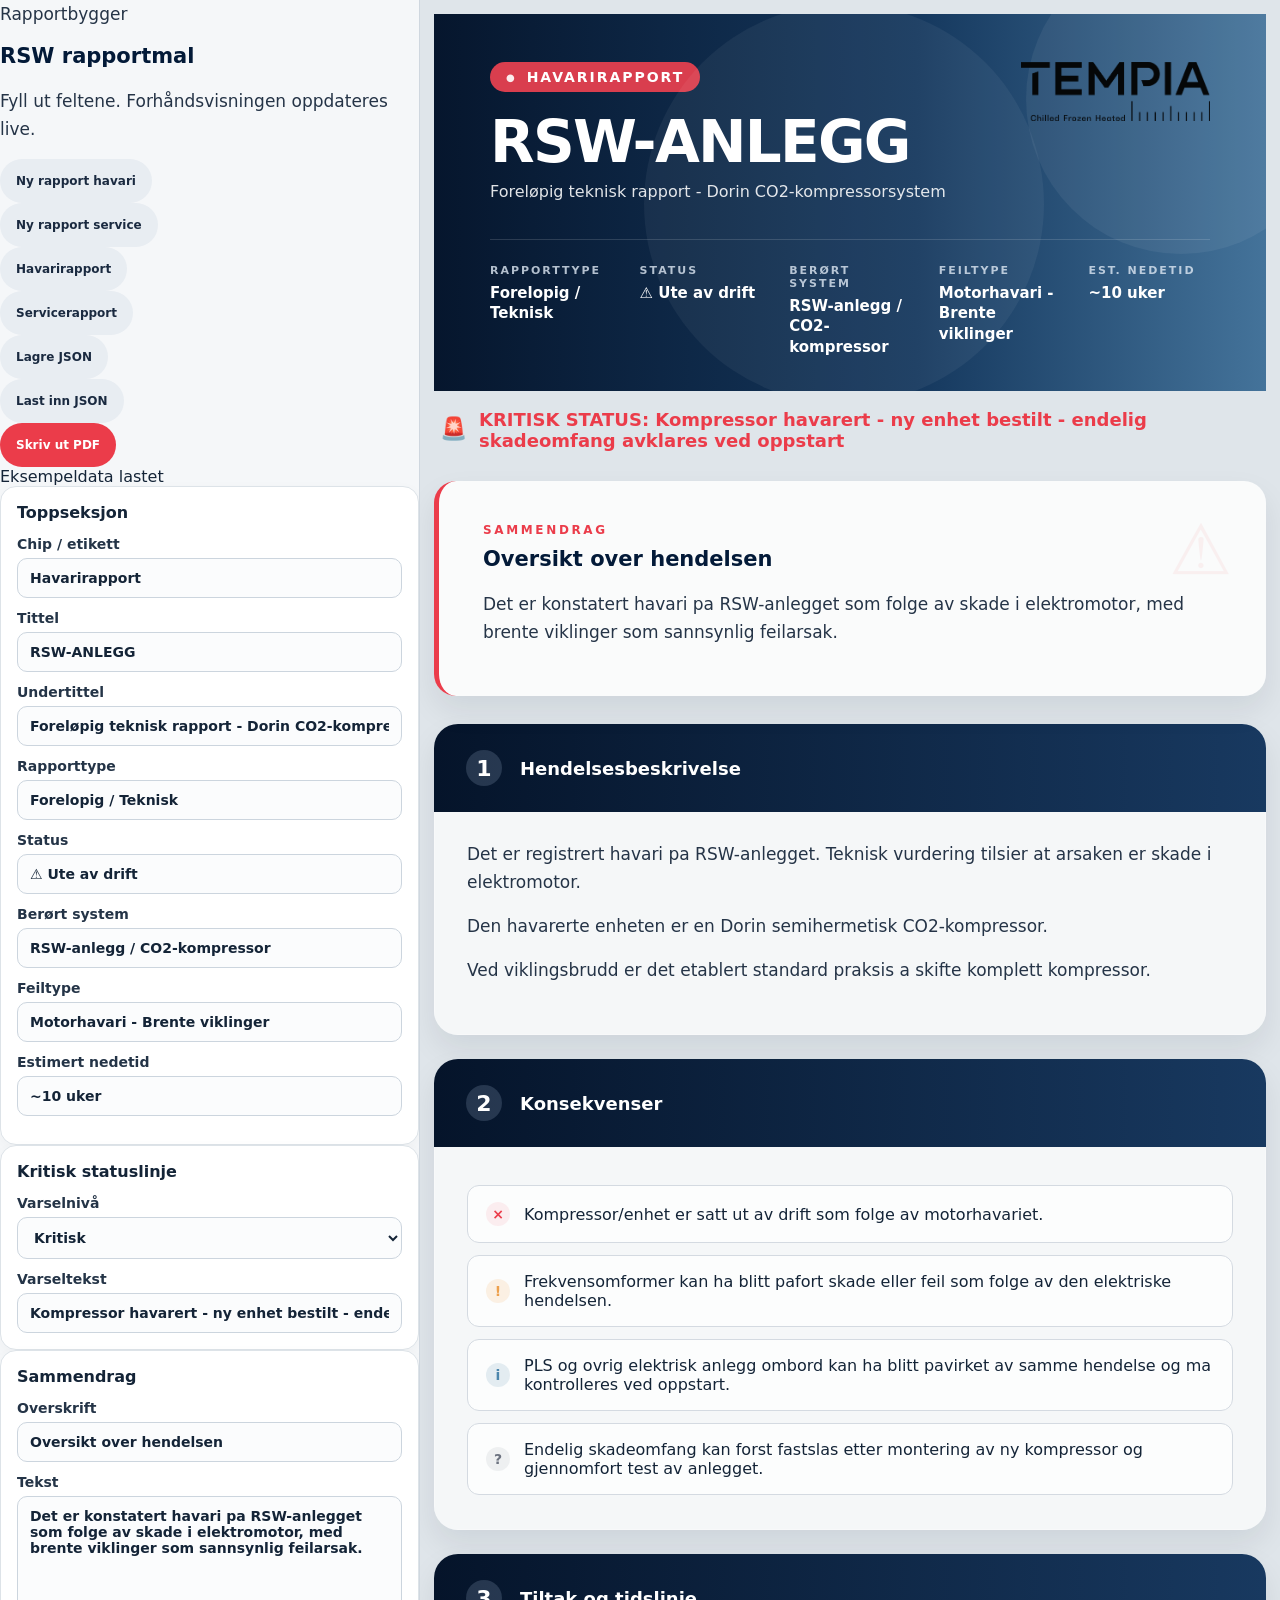
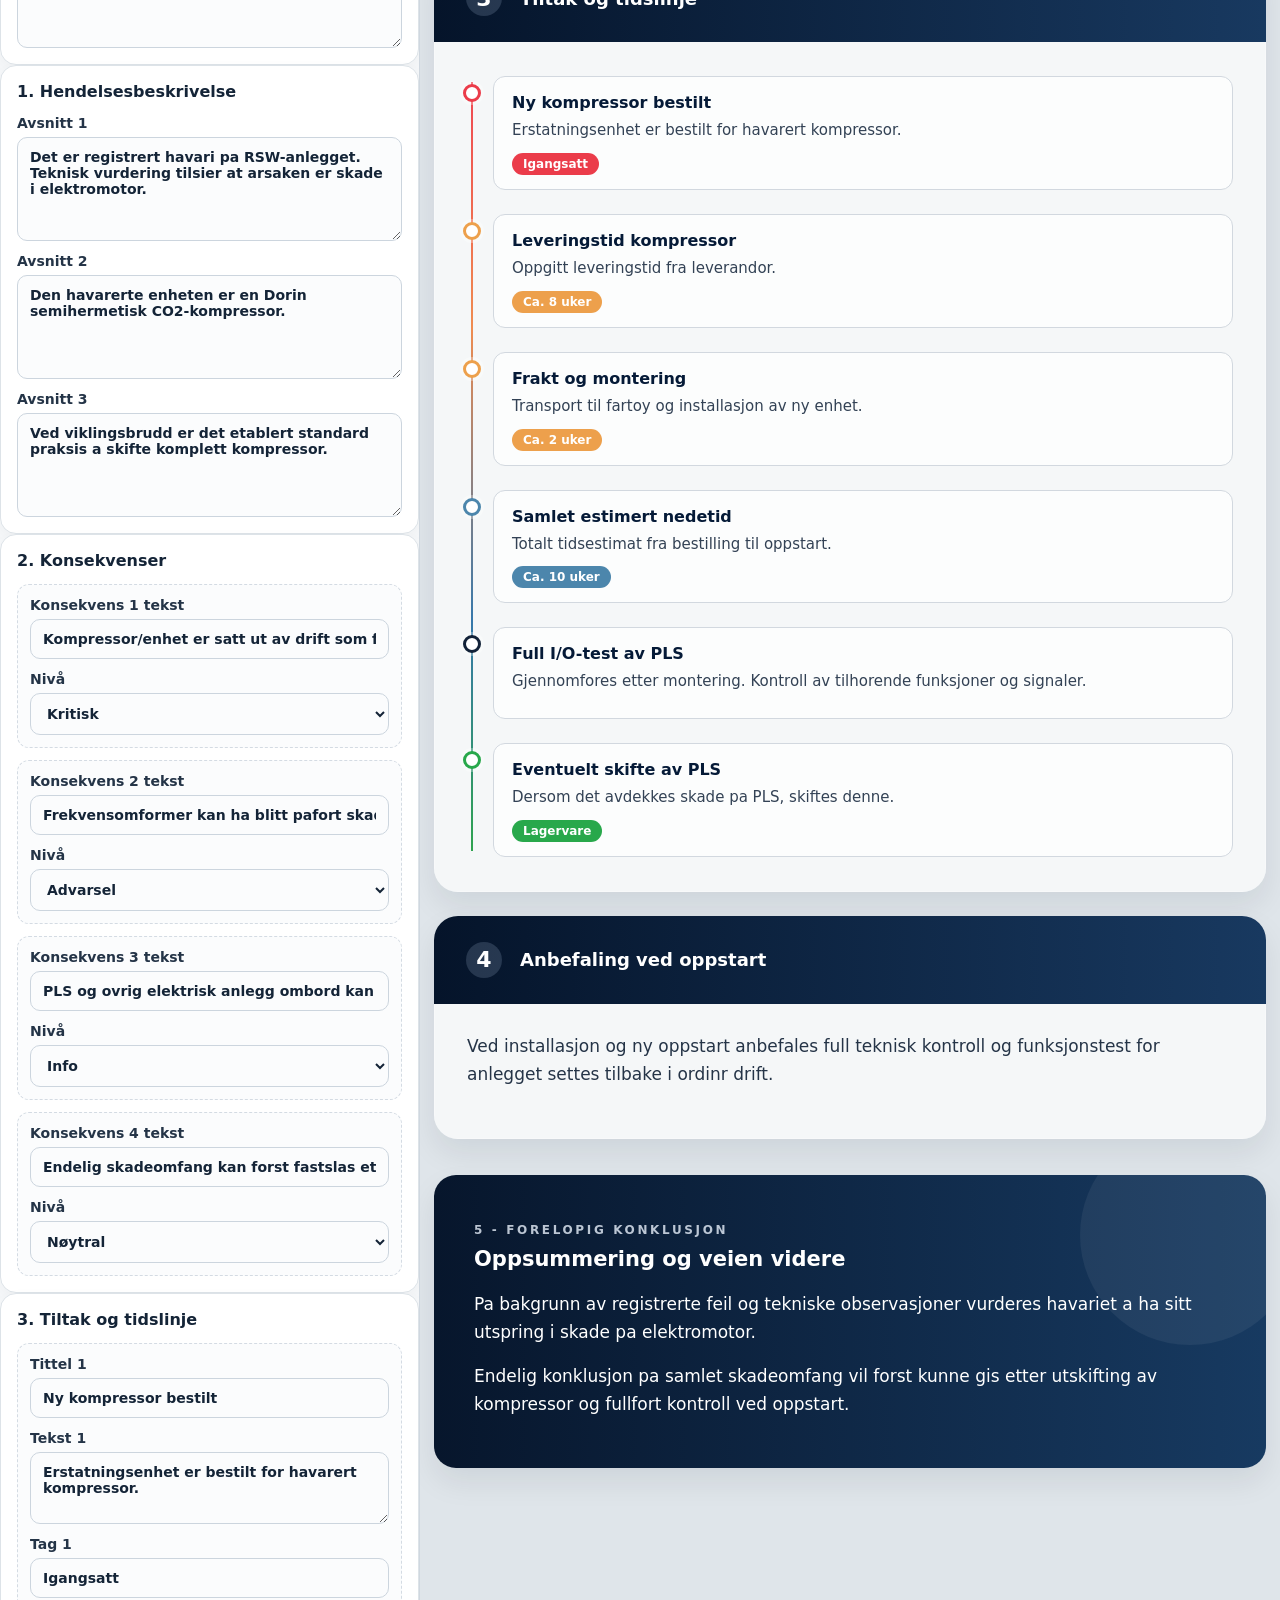
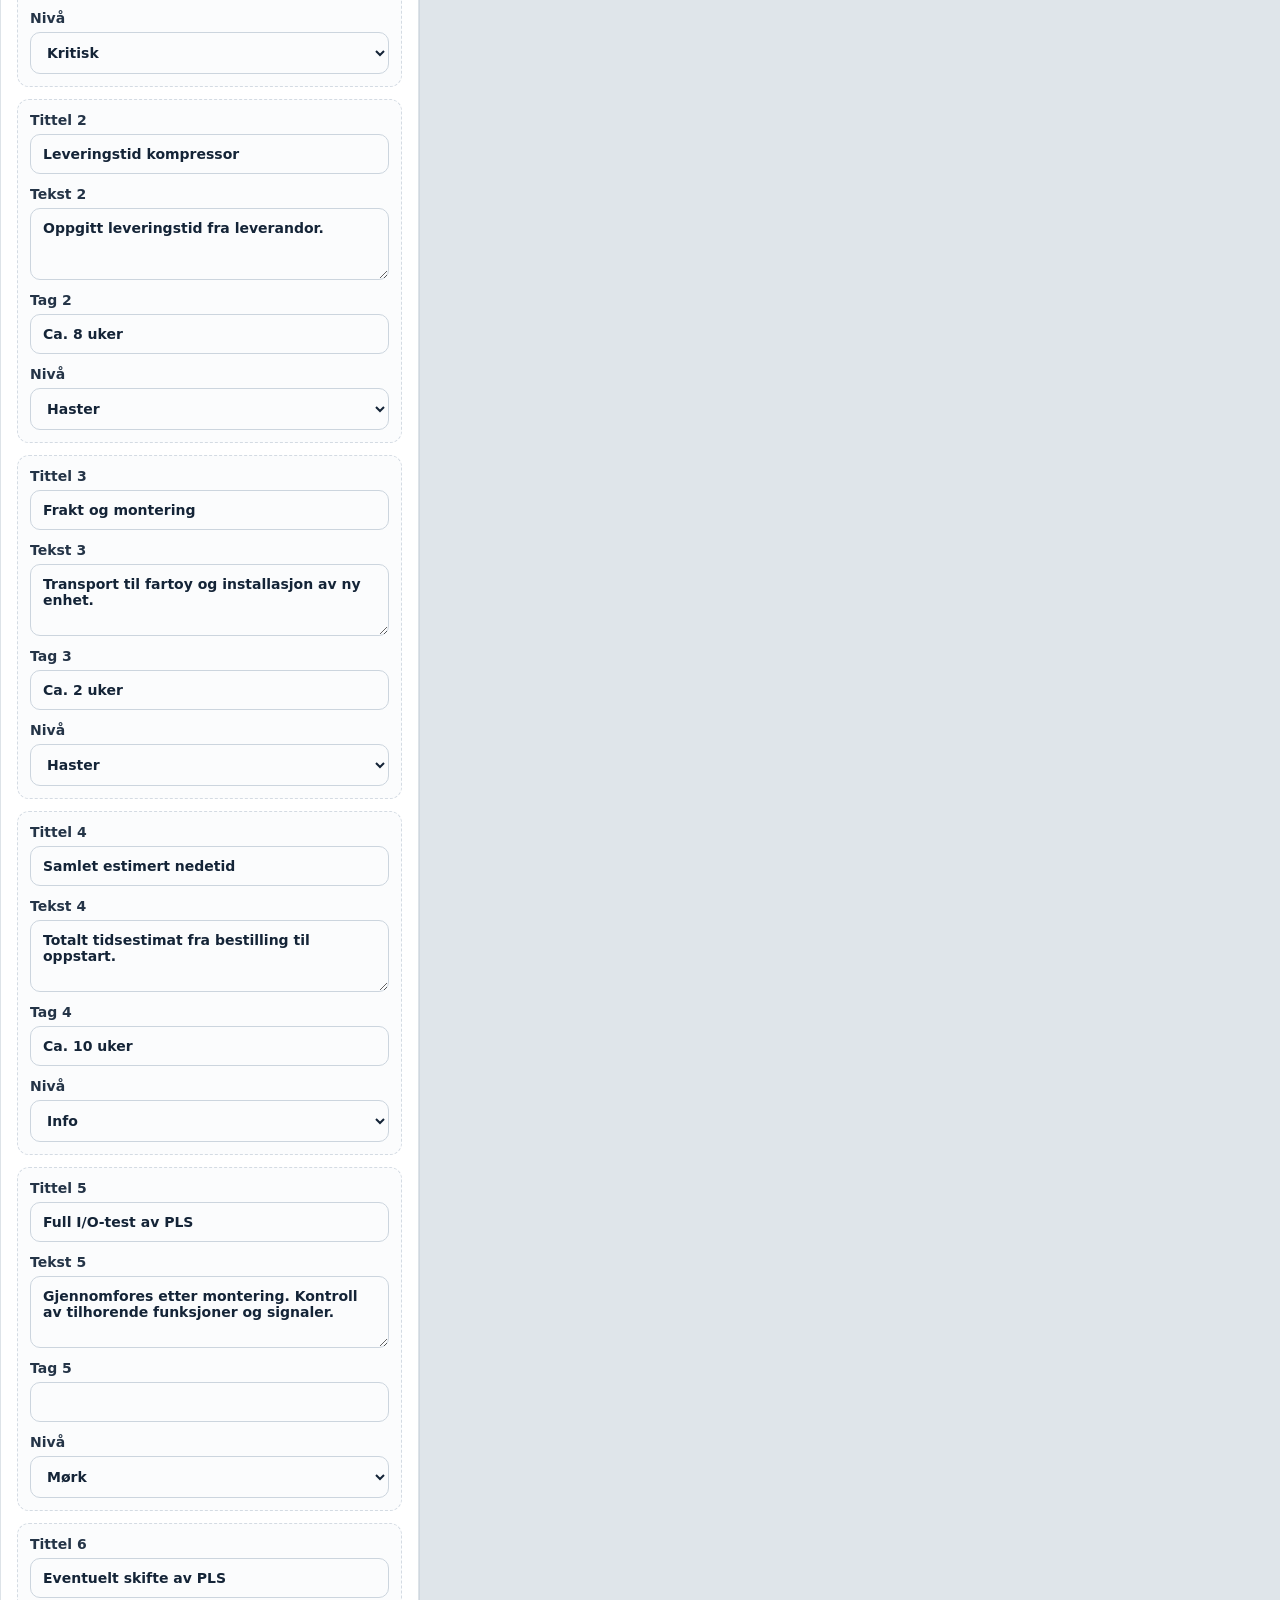
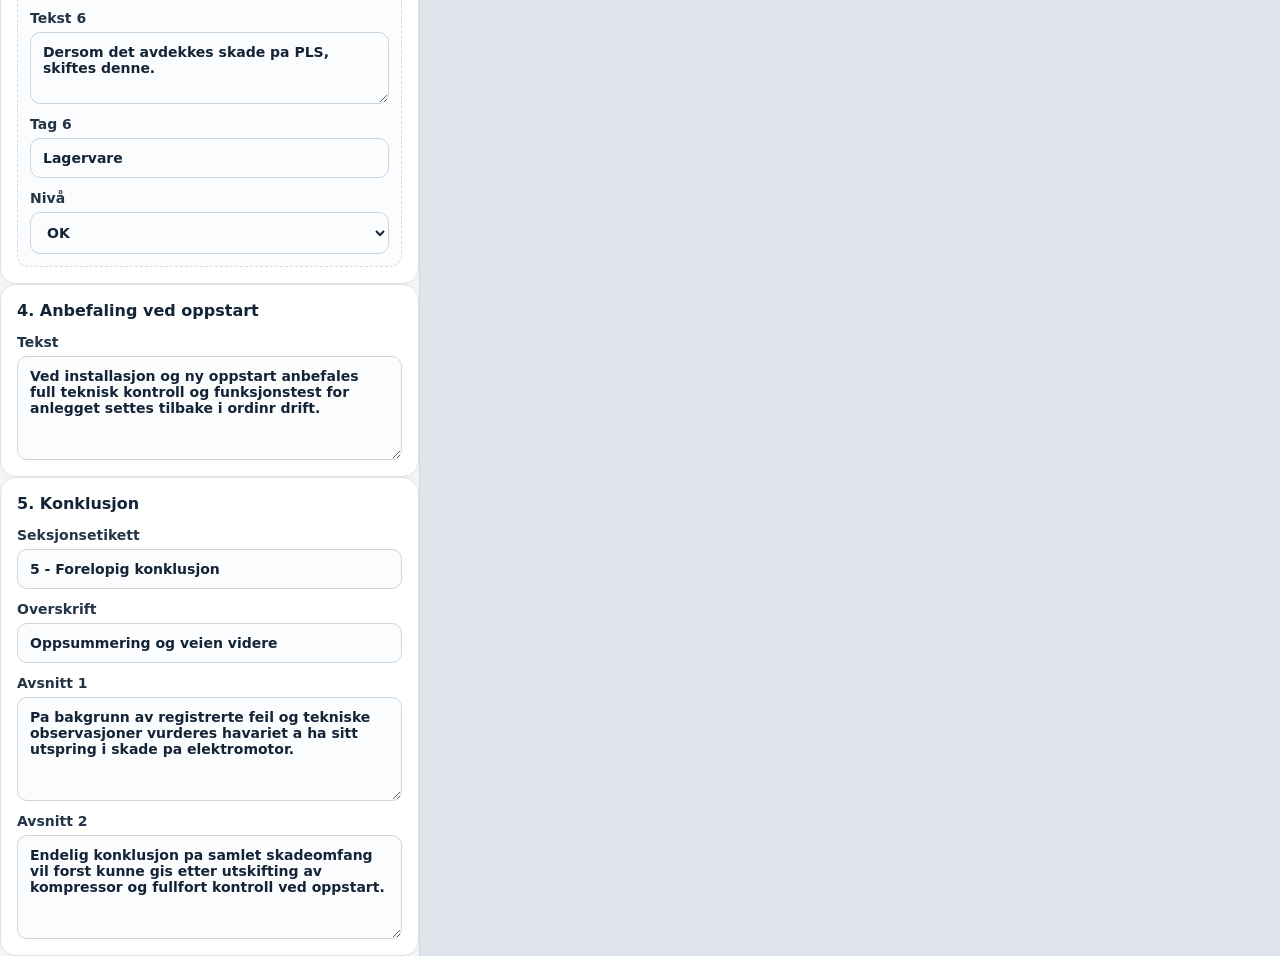
==== index.html @ dece04fe "Add files via upload" ====
<!DOCTYPE html>
<html lang="no">
<head>
  <meta charset="UTF-8" />
  <meta name="viewport" content="width=device-width, initial-scale=1.0, viewport-fit=cover" />
  <meta name="description" content="RSW Rapport App – lokal HTML-app for tekniske havari- og servicerapporter med live forhåndsvisning og PDF-utskrift." />
  <meta name="robots" content="noindex, nofollow" />
  <title>RSW Rapport App</title>
  <link rel="stylesheet" href="css/style.css" />
</head>
<body>
  <div class="app-shell">
    <aside class="editor-panel no-print">
      <div class="editor-header">
        <div>
          <p class="editor-kicker">Rapportbygger</p>
          <h2>RSW rapportmal</h2>
          <p class="editor-subtitle">Fyll ut feltene. Forhåndsvisningen oppdateres live.</p>
        </div>
        <div class="action-bar">
          <button id="newReportBtn" type="button" class="btn btn-secondary">Ny rapport havari</button>
          <button id="loadServiceReportBtn" type="button" class="btn btn-secondary">Ny rapport service</button>
          <button id="loadExampleBtn" type="button" class="btn btn-secondary">Havarirapport</button>
          <button id="loadServiceExampleBtn" type="button" class="btn btn-secondary">Servicerapport</button>
          <button id="saveJsonBtn" type="button" class="btn btn-secondary">Lagre JSON</button>
          <button id="loadJsonBtn" type="button" class="btn btn-secondary">Last inn JSON</button>
          <button id="printBtn" type="button" class="btn btn-primary">Skriv ut PDF</button>
          <input id="jsonFileInput" type="file" accept="application/json,.json" hidden />
        </div>
      </div>

      <div id="saveStatus" class="save-status">Klar</div>

      <div class="form-scroll">
        <form id="reportForm">
          <section class="form-section">
            <h3>Toppseksjon</h3>
            <label>Chip / etikett<input type="text" name="reportChip" placeholder="Havarirapport" /></label>
            <label>Tittel<input type="text" name="title" placeholder="RSW-ANLEGG" /></label>
            <label>Undertittel<input type="text" name="subtitle" placeholder="Foreløpig teknisk rapport — Dorin CO2-kompressorsystem" /></label>
            <label>Rapporttype<input type="text" name="reportType" placeholder="Foreløpig / Teknisk" /></label>
            <label>Status<input type="text" name="systemStatus" placeholder="⚠ Ute av drift" /></label>
            <label>Berørt system<input type="text" name="affectedSystem" placeholder="RSW-anlegg / CO2-kompressor" /></label>
            <label>Feiltype<input type="text" name="faultType" placeholder="Motorhavari – Brente viklinger" /></label>
            <label>Estimert nedetid<input type="text" name="downtime" placeholder="~10 uker" /></label>
            <input type="hidden" name="section1Title" value="Hendelsesbeskrivelse" />
            <input type="hidden" name="section2Title" value="Konsekvenser" />
            <input type="hidden" name="section3Title" value="Tiltak og tidslinje" />
            <input type="hidden" name="section4Title" value="Anbefaling ved oppstart" />
          </section>

          <section class="form-section">
            <h3>Kritisk statuslinje</h3>
            <label>Varselnivå
              <select name="criticalLevel">
                <option value="critical">Kritisk</option>
                <option value="urgent">Haster</option>
                <option value="info">Informasjon</option>
                <option value="resolved">Avklart</option>
              </select>
            </label>
            <label>Varseltekst<input type="text" name="criticalText" placeholder="Kompressor havarert — ny enhet bestilt — endelig skadeomfang avklares ved oppstart" /></label>
          </section>

          <section class="form-section">
            <h3>Sammendrag</h3>
            <label>Overskrift<input type="text" name="summaryTitle" placeholder="Oversikt over hendelsen" /></label>
            <label>Tekst<textarea name="summaryText" rows="8"></textarea></label>
          </section>

          <section class="form-section">
            <h3>1. Hendelsesbeskrivelse</h3>
            <label>Avsnitt 1<textarea name="eventP1" rows="5"></textarea></label>
            <label>Avsnitt 2<textarea name="eventP2" rows="5"></textarea></label>
            <label>Avsnitt 3<textarea name="eventP3" rows="5"></textarea></label>
          </section>

          <section class="form-section">
            <h3>2. Konsekvenser</h3>
            <div class="repeater-grid">
              <div class="impact-editor"><label>Konsekvens 1 tekst<input type="text" name="impact1Text" /></label><label>Nivå<select name="impact1Level"><option value="danger">Kritisk</option><option value="warning">Advarsel</option><option value="info">Info</option><option value="neutral">Nøytral</option><option value="success">OK</option></select></label></div>
              <div class="impact-editor"><label>Konsekvens 2 tekst<input type="text" name="impact2Text" /></label><label>Nivå<select name="impact2Level"><option value="danger">Kritisk</option><option value="warning">Advarsel</option><option value="info">Info</option><option value="neutral">Nøytral</option><option value="success">OK</option></select></label></div>
              <div class="impact-editor"><label>Konsekvens 3 tekst<input type="text" name="impact3Text" /></label><label>Nivå<select name="impact3Level"><option value="danger">Kritisk</option><option value="warning">Advarsel</option><option value="info">Info</option><option value="neutral">Nøytral</option><option value="success">OK</option></select></label></div>
              <div class="impact-editor"><label>Konsekvens 4 tekst<input type="text" name="impact4Text" /></label><label>Nivå<select name="impact4Level"><option value="danger">Kritisk</option><option value="warning">Advarsel</option><option value="info">Info</option><option value="neutral">Nøytral</option><option value="success">OK</option></select></label></div>
            </div>
          </section>

          <section class="form-section">
            <h3>3. Tiltak og tidslinje</h3>
            <div class="timeline-editor-grid">
              <div class="timeline-editor-item"><label>Tittel 1<input type="text" name="timeline1Title" /></label><label>Tekst 1<textarea name="timeline1Text" rows="3"></textarea></label><label>Tag 1<input type="text" name="timeline1Tag" /></label><label>Nivå<select name="timeline1Level"><option value="critical">Kritisk</option><option value="urgent">Haster</option><option value="info">Info</option><option value="dark">Mørk</option><option value="success">OK</option></select></label></div>
              <div class="timeline-editor-item"><label>Tittel 2<input type="text" name="timeline2Title" /></label><label>Tekst 2<textarea name="timeline2Text" rows="3"></textarea></label><label>Tag 2<input type="text" name="timeline2Tag" /></label><label>Nivå<select name="timeline2Level"><option value="critical">Kritisk</option><option value="urgent">Haster</option><option value="info">Info</option><option value="dark">Mørk</option><option value="success">OK</option></select></label></div>
              <div class="timeline-editor-item"><label>Tittel 3<input type="text" name="timeline3Title" /></label><label>Tekst 3<textarea name="timeline3Text" rows="3"></textarea></label><label>Tag 3<input type="text" name="timeline3Tag" /></label><label>Nivå<select name="timeline3Level"><option value="critical">Kritisk</option><option value="urgent">Haster</option><option value="info">Info</option><option value="dark">Mørk</option><option value="success">OK</option></select></label></div>
              <div class="timeline-editor-item"><label>Tittel 4<input type="text" name="timeline4Title" /></label><label>Tekst 4<textarea name="timeline4Text" rows="3"></textarea></label><label>Tag 4<input type="text" name="timeline4Tag" /></label><label>Nivå<select name="timeline4Level"><option value="critical">Kritisk</option><option value="urgent">Haster</option><option value="info">Info</option><option value="dark">Mørk</option><option value="success">OK</option></select></label></div>
              <div class="timeline-editor-item"><label>Tittel 5<input type="text" name="timeline5Title" /></label><label>Tekst 5<textarea name="timeline5Text" rows="3"></textarea></label><label>Tag 5<input type="text" name="timeline5Tag" /></label><label>Nivå<select name="timeline5Level"><option value="critical">Kritisk</option><option value="urgent">Haster</option><option value="info">Info</option><option value="dark">Mørk</option><option value="success">OK</option></select></label></div>
              <div class="timeline-editor-item"><label>Tittel 6<input type="text" name="timeline6Title" /></label><label>Tekst 6<textarea name="timeline6Text" rows="3"></textarea></label><label>Tag 6<input type="text" name="timeline6Tag" /></label><label>Nivå<select name="timeline6Level"><option value="critical">Kritisk</option><option value="urgent">Haster</option><option value="info">Info</option><option value="dark">Mørk</option><option value="success">OK</option></select></label></div>
            </div>
          </section>

          <section class="form-section">
            <h3>4. Anbefaling ved oppstart</h3>
            <label>Tekst<textarea name="startupText" rows="5"></textarea></label>
          </section>

          <section class="form-section">
            <h3>5. Konklusjon</h3>
            <label>Seksjonsetikett<input type="text" name="conclusionEyebrow" placeholder="5 — Foreløpig konklusjon" /></label>
            <label>Overskrift<input type="text" name="conclusionTitle" placeholder="Oppsummering og veien videre" /></label>
            <label>Avsnitt 1<textarea name="conclusionP1" rows="5"></textarea></label>
            <label>Avsnitt 2<textarea name="conclusionP2" rows="5"></textarea></label>
          </section>
        </form>
      </div>
    </aside>

    <main class="preview-panel">
      <div class="page">
        <section class="hero">
          <div id="previewChip" class="chip"></div>
          <h1 id="previewTitle"></h1>
          <p id="previewSubtitle" class="subtitle"></p>
          <div class="meta-grid">
            <div><div class="meta-label">Rapporttype</div><div id="previewReportType" class="meta-value"></div></div>
            <div><div class="meta-label">Status</div><div id="previewSystemStatus" class="meta-value"></div></div>
            <div><div class="meta-label">Berørt system</div><div id="previewAffectedSystem" class="meta-value"></div></div>
            <div><div class="meta-label">Feiltype</div><div id="previewFaultType" class="meta-value"></div></div>
            <div><div class="meta-label">Est. nedetid</div><div id="previewDowntime" class="meta-value"></div></div>
          </div>
          <img src="Logo_filer/Tempia hovedlogo sh.png" alt="Tempia Logo" class="hero-logo">
        </section>

        <div id="criticalInline" class="critical-inline"><span id="criticalIcon" class="icon"></span><span id="criticalText"></span></div>

        <section class="summary-card"><div class="eyebrow">Sammendrag</div><h2 id="summaryTitle"></h2><p id="summaryText"></p></section>
        <section class="section"><div class="section-head"><div class="section-number">1</div><div class="section-title" id="section1Title">Hendelsesbeskrivelse</div></div><div class="section-body"><p id="eventP1"></p><p id="eventP2"></p><p id="eventP3"></p></div></section>
        <section class="section"><div class="section-head"><div class="section-number">2</div><div class="section-title" id="section2Title">Konsekvenser</div></div><div class="section-body"><div id="impactList" class="impact-list"></div></div></section>
        <section class="section"><div class="section-head"><div class="section-number">3</div><div class="section-title" id="section3Title">Tiltak og tidslinje</div></div><div class="section-body"><div id="timelineWrap" class="timeline-wrap"></div></div></section>
        <section class="section"><div class="section-head"><div class="section-number">4</div><div class="section-title" id="section4Title">Anbefaling ved oppstart</div></div><div class="startup-card"><p id="startupText"></p></div></section>
        <section class="conclusion"><div id="conclusionEyebrow" class="eyebrow"></div><h2 id="conclusionTitle"></h2><p id="conclusionP1"></p><p id="conclusionP2"></p></section>
      </div>
    </main>
  </div>

  <script src="js/app.js"></script>
</body>
</html>
---- css/style.css ----
:root {
  --bg: #dfe5ea;
  --panel: #f7f8fa;
  --navy-1: #06162d;
  --navy-2: #15385e;
  --navy-3: #274d76;
  --card: rgba(255, 255, 255, 0.78);
  --text: #142437;
  --muted: #667487;
  --line: #d5dbe2;
  --danger: #eb3c4a;
  --warning: #eda04c;
  --info: #4c86ac;
  --success: #28a84b;
  --dark: #122238;
  --white: #ffffff;
  --shadow: 0 14px 30px rgba(10, 23, 42, 0.08);
  --radius-xl: 24px;
  --radius-lg: 18px;
  --radius-md: 12px;
}

* { box-sizing: border-box; }

html, body {
  margin: 0;
  padding: 0;
  background: var(--bg);
  color: var(--text);
  font-family: Inter, ui-sans-serif, system-ui, -apple-system, BlinkMacSystemFont, "Segoe UI", Roboto, Arial, sans-serif;
}

body { min-height: 100vh; }

button, input, textarea, select {
  font: inherit;
}

.app-shell {
  display: grid;
  grid-template-columns: 420px 1fr;
  min-height: 100vh;
}

.editor-panel {
  background: #f5f7f9;
  border-right: 1px solid #cfd7df;
  overflow: auto;
}

.panel-inner {
  padding: 24px;
}

.panel-header h2 {
  margin: 0 0 6px;
  font-size: 28px;
}

.panel-header p {
  margin: 0;
  color: var(--muted);
}

.panel-kicker {
  margin: 0 0 8px;
  color: var(--danger);
  font-size: 12px;
  font-weight: 800;
  letter-spacing: 0.2em;
  text-transform: uppercase;
}

.toolbar {
  display: flex;
  flex-wrap: wrap;
  gap: 10px;
  margin: 20px 0 22px;
}

.btn {
  border: 0;
  border-radius: 700px;
  padding: 11px 16px;
  font-size: 12px;
  font-weight: 800;
  cursor: pointer;
  min-height: 44px;
  display: flex;
  align-items: center;
  justify-content: center;
  transition: background-color 0.2s ease;
}

.btn:active {
  opacity: 0.85;
}

.btn-primary {
  background: var(--danger);
  color: #fff;
}

.btn-primary:hover {
  background: #d6364a;
}

.btn-secondary {
  background: #e8edf2;
  color: #1a2a40;
}

.btn-secondary:hover {
  background: #dce3eb;
}

.form-grid {
  display: grid;
  gap: 16px;
}

.form-section {
  background: #fff;
  border: 1px solid #dde3e8;
  border-radius: 16px;
  padding: 16px;
  box-shadow: 0 4px 14px rgba(10, 23, 42, 0.03);
}

.form-section h3 {
  margin: 0 0 14px;
  font-size: 16px;
}

label {
  display: grid;
  gap: 6px;
  margin-bottom: 12px;
  font-size: 14px;
  font-weight: 600;
  color: #243447;
}

label:last-child { margin-bottom: 0; }

input, textarea, select {
  width: 100%;
  border: 1px solid #ccd5de;
  border-radius: 10px;
  padding: 11px 12px;
  background: #fbfcfd;
  color: var(--text);
}

textarea {
  resize: vertical;
}

.repeater-grid,
.timeline-editor-grid {
  display: grid;
  gap: 12px;
}

.impact-editor,
.timeline-editor-item {
  border: 1px dashed #d4dbe3;
  border-radius: 12px;
  padding: 12px;
  background: #fbfcfd;
}

.preview-panel {
  overflow: auto;
  padding: 14px;
}

.page {
  width: min(1080px, 100%);
  margin: 0 auto 32px;
}

.hero {
  position: relative;
  overflow: hidden;
  padding: 48px 56px 34px;
  background: linear-gradient(90deg, var(--navy-1) 0%, var(--navy-2) 58%, #44739a 100%);
  color: var(--white);
  min-height: 320px;
  border-radius: 0 0 0 0;
}

.hero::before,
.hero::after {
  content: "";
  position: absolute;
  border-radius: 50%;
  pointer-events: none;
}

.hero::before {
  width: 400px;
  height: 400px;
  left: 210px;
  top: -10px;
  background: rgba(255,255,255,0.05);
}

.hero::after {
  width: 310px;
  height: 310px;
  right: -70px;
  top: -70px;
  background: rgba(255,255,255,0.06);
}

.hero-logo {
  position: absolute;
  top: 48px;
  right: 56px;
  width: 5cm;
  height: auto;
  z-index: 1;
}

.chip {
  display: inline-flex;
  align-items: center;
  gap: 10px;
  padding: 7px 16px;
  background: #d93e4e;
  border-radius: 999px;
  font-size: 14px;
  font-weight: 800;
  letter-spacing: 0.14em;
  text-transform: uppercase;
}

.chip::before {
  content: "●";
  font-size: 10px;
  opacity: 0.9;
}

h1 {
  margin: 22px 0 8px;
  font-size: clamp(42px, 5vw, 58px);
  line-height: 0.98;
  letter-spacing: -0.03em;
  font-weight: 900;
}

.subtitle {
  margin: 0;
  font-size: 16px;
  color: rgba(255,255,255,0.88);
}

.meta-grid {
  display: grid;
  grid-template-columns: repeat(5, minmax(0, 1fr));
  gap: 28px;
  margin-top: 34px;
  padding-top: 24px;
  border-top: 1px solid rgba(255,255,255,0.14);
  position: relative;
  z-index: 1;
}

.meta-label {
  font-size: 11px;
  font-weight: 800;
  letter-spacing: 0.18em;
  text-transform: uppercase;
  color: rgba(223, 233, 244, 0.8);
  margin-bottom: 6px;
}

.meta-value {
  font-size: 15px;
  font-weight: 700;
  line-height: 1.35;
}

.critical-inline {
  display: flex;
  align-items: center;
  gap: 12px;
  margin: 18px 0 30px;
  padding: 0 6px;
  font-size: 18px;
  font-weight: 800;
}

.critical-inline .icon {
  font-size: 22px;
  line-height: 1;
  transform: translateY(-1px);
}

.summary-card {
  position: relative;
  background: rgba(255,255,255,0.84);
  border-radius: 22px;
  padding: 42px 44px 34px;
  box-shadow: var(--shadow);
  border-left: 5px solid var(--danger);
  overflow: hidden;
  margin-bottom: 28px;
}

.summary-card::after {
  content: "⚠";
  position: absolute;
  right: 34px;
  top: 28px;
  font-size: 70px;
  opacity: 0.06;
  color: var(--danger);
  font-weight: 900;
}

.eyebrow {
  margin: 0 0 10px;
  color: var(--danger);
  font-size: 12px;
  font-weight: 800;
  letter-spacing: 0.22em;
  text-transform: uppercase;
}

h2 {
  margin: 0 0 18px;
  font-size: 21px;
  line-height: 1.2;
  color: #031a38;
}

p {
  margin: 0 0 16px;
  font-size: 17px;
  color: #253447;
  line-height: 1.65;
}

strong { font-weight: 800; }

.section {
  margin-top: 24px;
  border-radius: var(--radius-xl);
  overflow: hidden;
  box-shadow: var(--shadow);
}

.section-head {
  display: flex;
  align-items: center;
  gap: 18px;
  min-height: 88px;
  padding: 0 32px;
  color: var(--white);
  background: linear-gradient(90deg, #05142a 0%, #183960 100%);
}

.section-number {
  width: 36px;
  height: 36px;
  border-radius: 50%;
  display: grid;
  place-items: center;
  background: rgba(183, 204, 231, 0.18);
  color: var(--white);
  font-weight: 900;
  font-size: 22px;
  flex: 0 0 auto;
}

.section-title {
  font-size: 18px;
  font-weight: 800;
}

.section-body,
.startup-card {
  padding: 28px 32px 34px;
  background: rgba(255,255,255,0.7);
  border: 1px solid rgba(255,255,255,0.24);
  border-top: 0;
}

.impact-list {
  display: grid;
  gap: 12px;
  margin-top: 10px;
}

.impact-item {
  display: flex;
  align-items: center;
  gap: 14px;
  background: rgba(255,255,255,0.72);
  border: 1px solid #d4dae1;
  border-radius: 12px;
  padding: 16px 18px;
  font-size: 16px;
}

.impact-dot {
  width: 24px;
  height: 24px;
  flex: 0 0 auto;
  border-radius: 50%;
  display: grid;
  place-items: center;
  font-size: 14px;
  font-weight: 900;
  background: #f4f4f4;
}

.danger { color: var(--danger); background: rgba(235, 60, 74, 0.08); }
.warning { color: var(--warning); background: rgba(237, 160, 76, 0.14); }
.info { color: var(--info); background: rgba(76, 134, 172, 0.14); }
.neutral { color: #6c7380; background: rgba(120, 126, 136, 0.10); }
.success { color: var(--success); background: rgba(40, 168, 75, 0.12); }

.timeline-wrap {
  position: relative;
  padding-left: 26px;
  margin-top: 6px;
}

.timeline-wrap::before {
  content: "";
  position: absolute;
  left: 4px;
  top: 6px;
  bottom: 6px;
  width: 2px;
  background: linear-gradient(180deg, #ef4652 0%, #ef8c51 32%, #3778ab 70%, #2fa34f 100%);
}

.timeline-item {
  position: relative;
  margin-bottom: 24px;
}

.timeline-item:last-child { margin-bottom: 0; }

.timeline-marker {
  position: absolute;
  left: -30px;
  top: 8px;
  width: 18px;
  height: 18px;
  border-radius: 50%;
  border: 3px solid currentColor;
  background: var(--white);
  box-shadow: 0 0 0 3px rgba(255,255,255,0.3);
}

.timeline-card {
  background: rgba(255,255,255,0.72);
  border: 1px solid #d2d8df;
  border-radius: 12px;
  padding: 16px 18px 14px;
}

.timeline-title {
  font-size: 16px;
  font-weight: 800;
  margin-bottom: 6px;
  color: #051a37;
}

.timeline-text {
  margin: 0 0 10px;
  font-size: 15px;
  color: #334255;
}

.tag {
  display: inline-flex;
  padding: 5px 11px;
  border-radius: 999px;
  color: #fff;
  font-size: 12px;
  font-weight: 800;
  line-height: 1;
}

.tag.red { background: var(--danger); }
.tag.orange { background: var(--warning); }
.tag.blue { background: var(--info); }
.tag.dark { background: var(--dark); }
.tag.green { background: var(--success); }

.tone-red { color: var(--danger); }
.tone-orange { color: var(--warning); }
.tone-blue { color: var(--info); }
.tone-dark { color: var(--dark); }
.tone-green { color: var(--success); }

.conclusion {
  position: relative;
  overflow: hidden;
  margin: 36px auto 0;
  padding: 48px 40px 34px;
  border-radius: 22px;
  background: linear-gradient(90deg, #07162c 0%, #173a61 100%);
  color: var(--white);
  box-shadow: var(--shadow);
}

.conclusion::after {
  content: "";
  position: absolute;
  right: -34px;
  top: -50px;
  width: 220px;
  height: 220px;
  border-radius: 50%;
  background: rgba(255,255,255,0.06);
}

.conclusion .eyebrow,
.conclusion h2,
.conclusion p {
  position: relative;
  z-index: 1;
  color: #fff;
}

.conclusion .eyebrow {
  color: rgba(227, 236, 247, 0.82);
}

.level-critical { color: var(--danger); }
.level-urgent { color: var(--warning); }
.level-info { color: var(--info); }
.level-resolved { color: var(--success); }

.hidden { display: none !important; }

@media (max-width: 1200px) {
  .app-shell { grid-template-columns: 1fr; }
  .editor-panel { max-height: none; border-right: 0; border-bottom: 1px solid #cfd7df; }
}

@media (max-width: 900px) {
  .page { width: min(100%, 100%); }
  .hero { padding: 34px 24px 28px; min-height: auto; }
  .meta-grid { grid-template-columns: 1fr 1fr; gap: 18px; }
  .summary-card,
  .section-body,
  .startup-card,
  .conclusion { padding-left: 22px; padding-right: 22px; }
}

@media (max-width: 768px) {
  .toolbar { flex-wrap: wrap; }
  .btn { font-size: 13px; padding: 13px 14px; min-height: 48px; width: 100%; }
  .editor-header > div:first-child { margin-bottom: 16px; }
  .action-bar { display: flex; flex-direction: column; gap: 10px; }
}

@media (max-width: 640px) {
  h1 { font-size: 38px; }
  .meta-grid { grid-template-columns: 1fr; }
  .section-head { padding: 0 18px; }
  .section-body, .startup-card { padding: 22px 18px 24px; }
  .summary-card { padding: 28px 22px 24px; }
  .critical-inline { font-size: 16px; }
  p { font-size: 16px; }
  
  /* Improved mobile form layout */
  .form-section { padding: 14px; margin-bottom: 12px; }
  .form-section h3 { font-size: 15px; margin-bottom: 12px; }
  
  label { font-size: 13px; }
  input, textarea, select { 
    padding: 12px;
    font-size: 16px;
    min-height: 44px;
  }
  textarea { min-height: 100px; }
  
  .btn { font-size: 14px; padding: 14px 16px; min-height: 48px; width: 100%; }
  
  .editor-panel { padding: 12px; }
  .editor-header { gap: 12px; }
  .editor-kicker { font-size: 11px; }
  .editor-header h2 { font-size: 24px; }
  .editor-subtitle { font-size: 13px; }
  
  .hero-logo { width: 4cm; right: 20px; top: 20px; }
  .hero { padding: 28px 20px; }
  h1 { margin: 16px 0 6px; }
  
  .chip { padding: 6px 12px; font-size: 13px; }
}

@media print {
  @page {
    size: A4;
    margin: 15mm;
  }

  body {
    background: #fff;
  }

  .app-shell {
    display: block;
  }

  .no-print,
  .editor-panel {
    display: none !important;
  }

  .preview-panel {
    padding: 0;
    overflow: visible;
  }

  .page {
    width: 100%;
    margin: 0;
  }

  .hero {
    padding: 40px 24px 28px;
    min-height: auto;
    background: #fff;
    color: #000;
    -webkit-print-color-adjust: exact;
    print-color-adjust: exact;
  }

  .hero::before,
  .hero::after {
    display: none;
  }

  .hero h1 {
    color: #000;
  }

  .hero .subtitle {
    color: #000;
  }

  .hero .meta-label {
    color: #000;
  }

  .hero .meta-value {
    color: #000;
  }

  .section-head {
    padding: 0 24px;
    min-height: 60px;
    -webkit-print-color-adjust: exact;
    print-color-adjust: exact;
  }

  .conclusion {
    padding: 30px 24px 24px;
    margin: 20px auto 0;
    background: #fff;
    color: #000;
    border: 1px solid #ccc;
    border-radius: 8px;
    box-shadow: none;
  }

  .conclusion::after {
    display: none;
  }

  .conclusion .eyebrow,
  .conclusion h2,
  .conclusion p {
    color: #000;
  }

  .section,
  .summary-card,
  .conclusion {
    break-inside: avoid;
    page-break-inside: avoid;
    margin-bottom: 15px;
  }

  .chip {
    color: #000;
    background: #fff;
    border: 1px solid #000;
  }

  .meta-label {
    color: #333;
  }

  .eyebrow {
    color: #666;
  }

  .tag {
    color: #000;
    background: #ccc;
  }

  .tag.red { background: #000; color: #fff; }
  .tag.orange { background: #666; color: #fff; }
  .tag.blue { background: #999; color: #000; }
  .tag.dark { background: #000; color: #fff; }
  .tag.green { background: #666; color: #fff; }

  .timeline-card {
    background: #f9f9f9;
    border: 1px solid #ccc;
  }

  .critical-inline {
    background: #fff;
    color: var(--danger);
    border: 1px solid var(--danger);
    padding: 8px 12px;
    font-size: 14px;
    font-weight: 600;
  }

  .critical-inline .icon {
    font-size: 16px;
    color: var(--danger);
  }
}
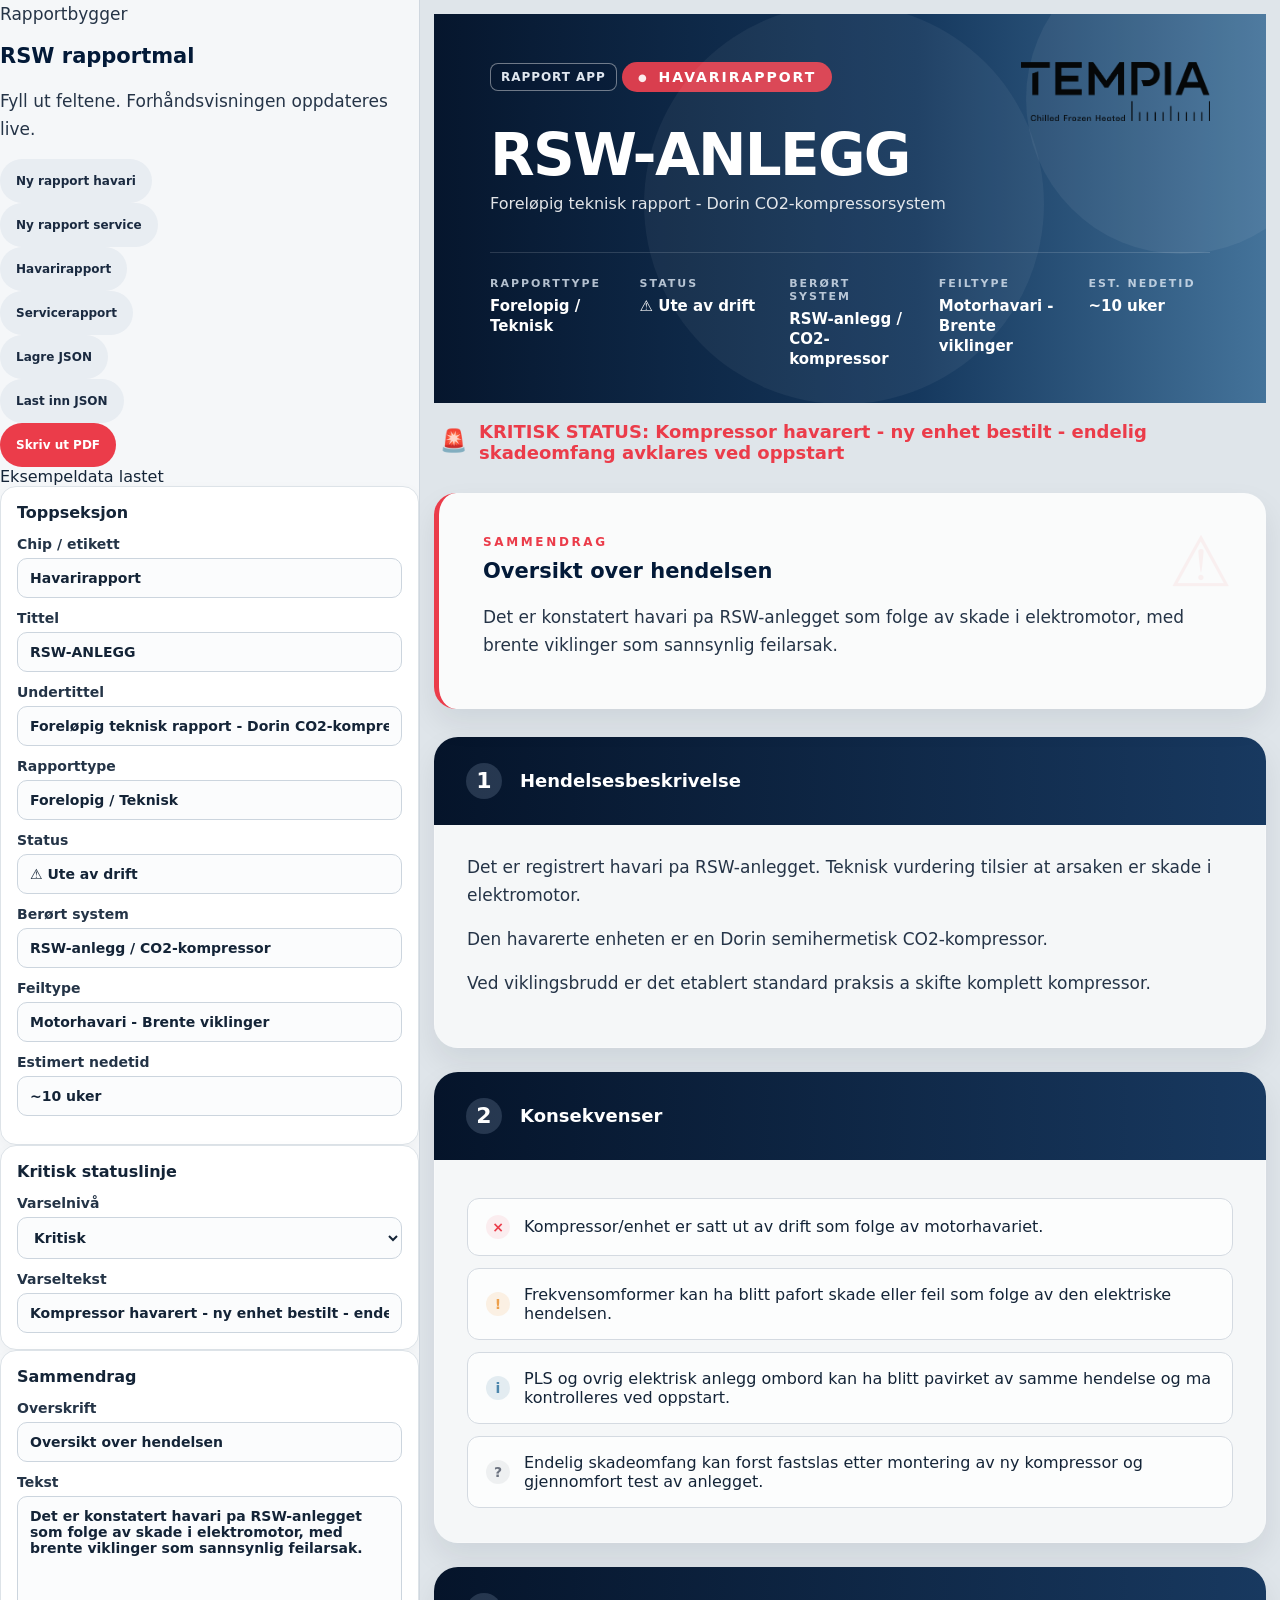
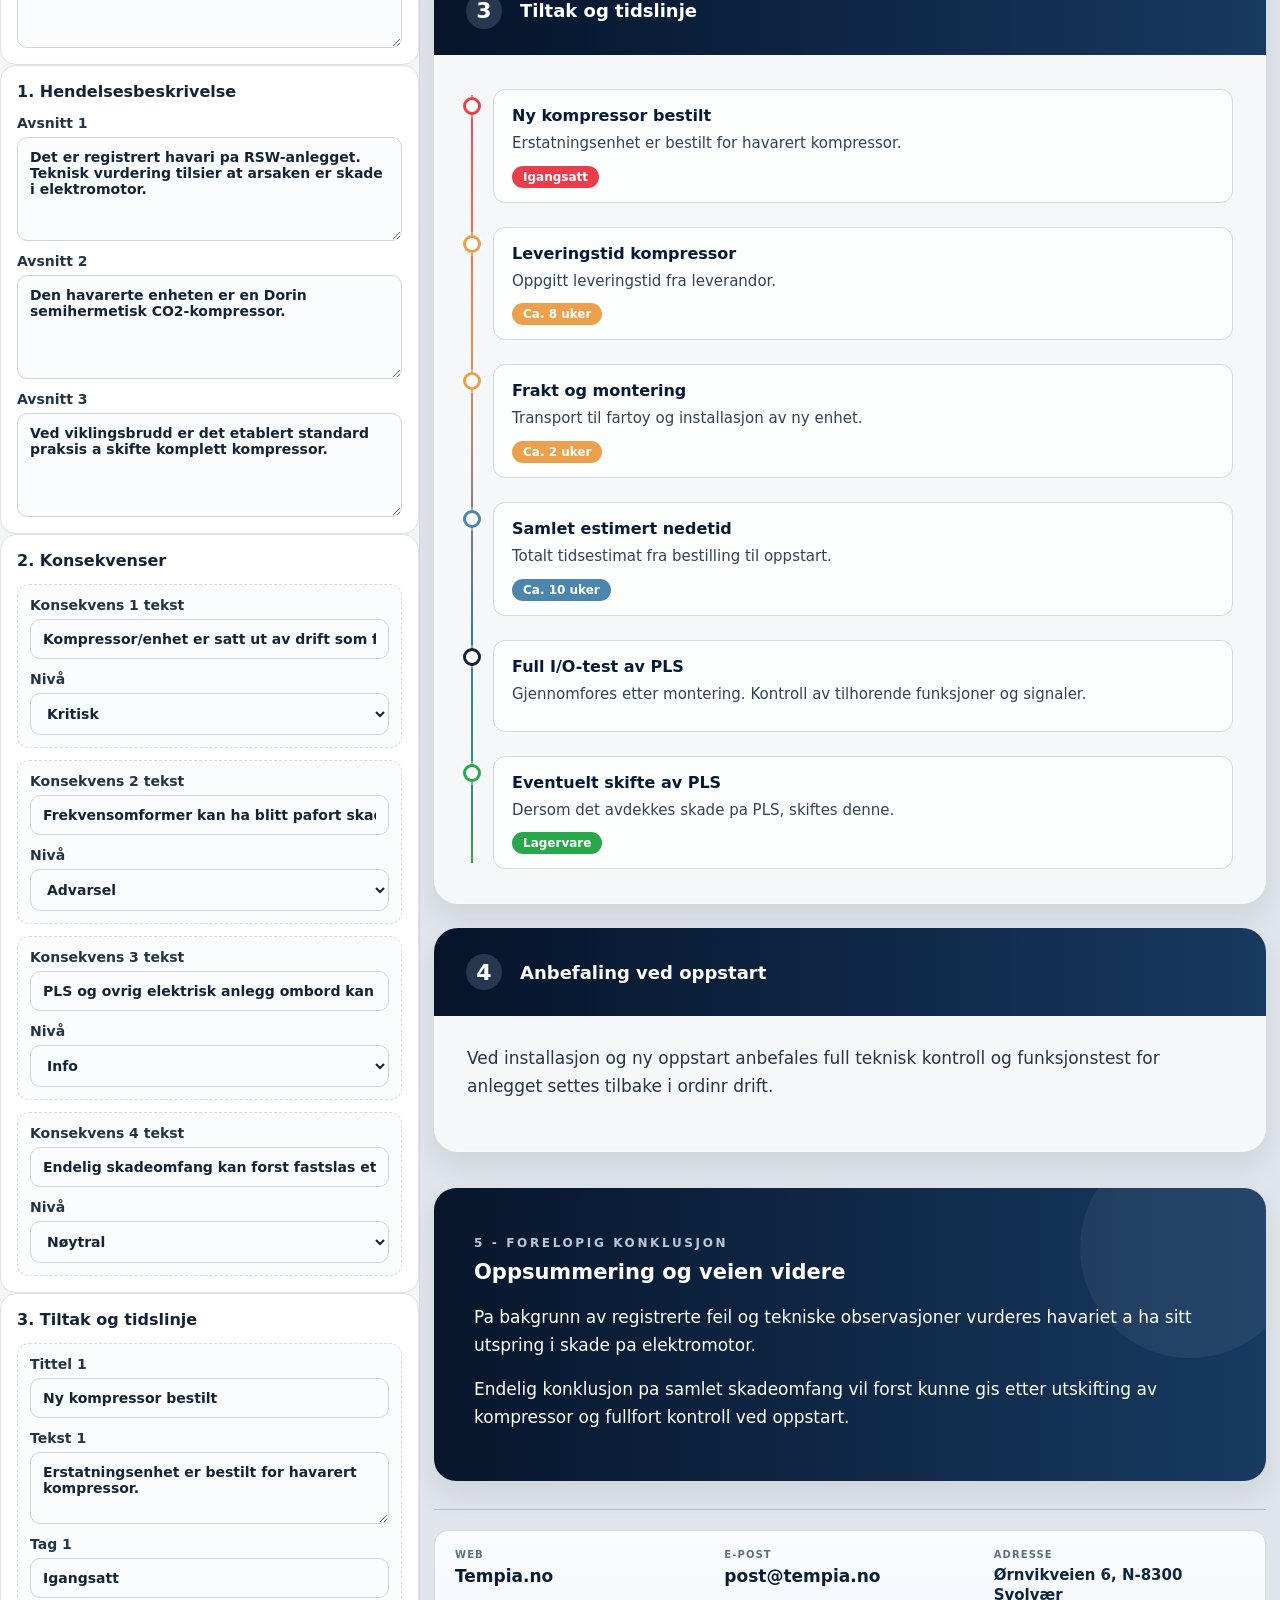
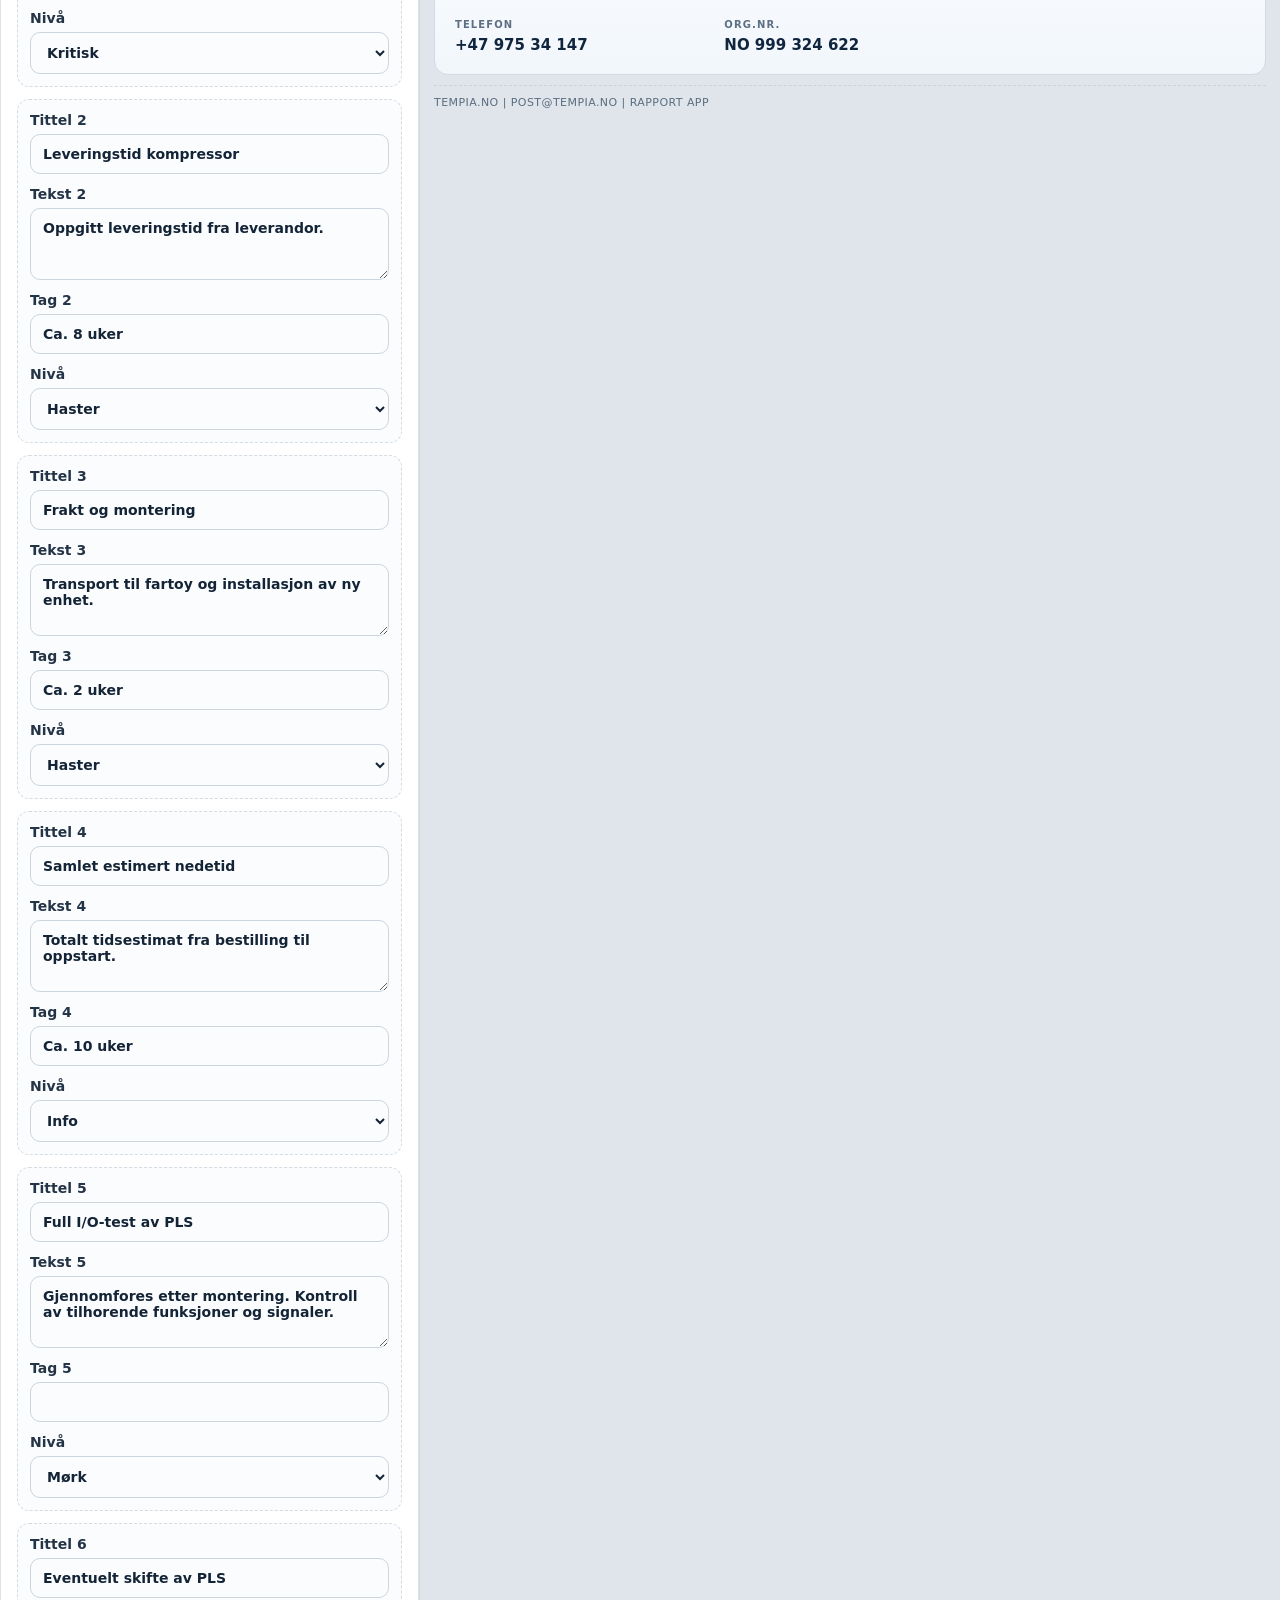
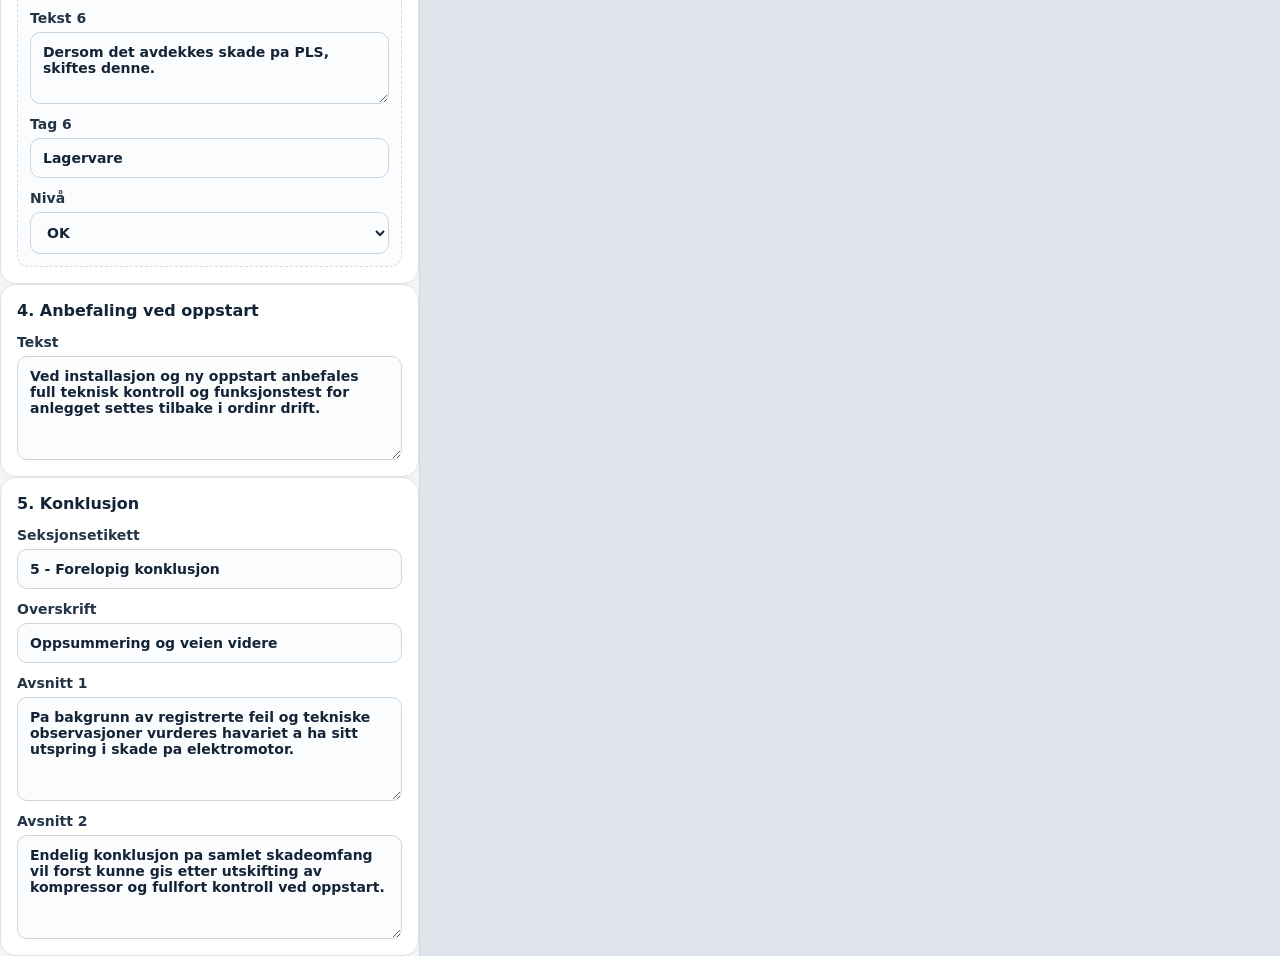
==== commit 8459f007: "Forbedret plattform: sjekklister, KS-bibliotek, mobil, print/PDF og app-ikoner" ====
--- a/index.html
+++ b/index.html
@@ -3,9 +3,20 @@
 <head>
   <meta charset="UTF-8" />
   <meta name="viewport" content="width=device-width, initial-scale=1.0, viewport-fit=cover" />
-  <meta name="description" content="RSW Rapport App – lokal HTML-app for tekniske havari- og servicerapporter med live forhåndsvisning og PDF-utskrift." />
+  <meta name="description" content="Rapport App – lokal HTML-app for tekniske havari- og servicerapporter med live forhåndsvisning og PDF-utskrift." />
   <meta name="robots" content="noindex, nofollow" />
-  <title>RSW Rapport App</title>
+  <meta name="theme-color" content="#15385e" />
+  <meta name="apple-mobile-web-app-capable" content="yes" />
+  <meta name="apple-mobile-web-app-status-bar-style" content="default" />
+  <meta name="apple-mobile-web-app-title" content="Rapport App" />
+  <link rel="icon" type="image/x-icon" href="App_ikoner/web/favicon.ico" />
+  <link rel="icon" type="image/png" sizes="32x32" href="App_ikoner/web/favicon-32x32.png" />
+  <link rel="icon" type="image/png" sizes="16x16" href="App_ikoner/web/favicon-16x16.png" />
+  <link rel="icon" type="image/png" sizes="192x192" href="App_ikoner/android/xxxhdpi_192x192.png" />
+  <link rel="icon" type="image/png" sizes="512x512" href="App_ikoner/android/PlayStore_512x512.png" />
+  <link rel="apple-touch-icon" sizes="180x180" href="App_ikoner/ios/iPhone_180x180.png" />
+  <link rel="manifest" href="manifest.json" />
+  <title>Rapport App</title>
   <link rel="stylesheet" href="css/style.css" />
 </head>
 <body>
@@ -116,6 +127,7 @@
     <main class="preview-panel">
       <div class="page">
         <section class="hero">
+          <div class="report-app-label">Rapport App</div>
           <div id="previewChip" class="chip"></div>
           <h1 id="previewTitle"></h1>
           <p id="previewSubtitle" class="subtitle"></p>
@@ -137,6 +149,32 @@
         <section class="section"><div class="section-head"><div class="section-number">3</div><div class="section-title" id="section3Title">Tiltak og tidslinje</div></div><div class="section-body"><div id="timelineWrap" class="timeline-wrap"></div></div></section>
         <section class="section"><div class="section-head"><div class="section-number">4</div><div class="section-title" id="section4Title">Anbefaling ved oppstart</div></div><div class="startup-card"><p id="startupText"></p></div></section>
         <section class="conclusion"><div id="conclusionEyebrow" class="eyebrow"></div><h2 id="conclusionTitle"></h2><p id="conclusionP1"></p><p id="conclusionP2"></p></section>
+
+        <footer class="report-footer" aria-label="Firmaopplysninger">
+          <div class="firm-footer">
+            <div class="firm-group firm-group-primary">
+              <div class="firm-label">Web</div>
+              <div class="firm-value">Tempia.no</div>
+            </div>
+            <div class="firm-group firm-group-primary">
+              <div class="firm-label">E-post</div>
+              <div class="firm-value">post@tempia.no</div>
+            </div>
+            <div class="firm-group">
+              <div class="firm-label">Adresse</div>
+              <div class="firm-value">Ørnvikveien 6, N-8300 Svolvær</div>
+            </div>
+            <div class="firm-group">
+              <div class="firm-label">Telefon</div>
+              <div class="firm-value">+47 975 34 147</div>
+            </div>
+            <div class="firm-group">
+              <div class="firm-label">Org.nr.</div>
+              <div class="firm-value">NO 999 324 622</div>
+            </div>
+          </div>
+          <div class="report-footer-meta">Tempia.no | post@tempia.no | Rapport App</div>
+        </footer>
       </div>
     </main>
   </div>
--- a/css/style.css
+++ b/css/style.css
@@ -223,6 +223,22 @@
   z-index: 1;
 }
 
+.report-app-label {
+  display: inline-block;
+  margin: 0 0 14px;
+  padding: 6px 10px;
+  border: 1px solid rgba(255, 255, 255, 0.42);
+  border-radius: 8px;
+  font-size: 12px;
+  font-weight: 700;
+  letter-spacing: 0.08em;
+  text-transform: uppercase;
+  color: rgba(236, 242, 250, 0.95);
+  background: rgba(5, 21, 43, 0.28);
+  position: relative;
+  z-index: 1;
+}
+
 .chip {
   display: inline-flex;
   align-items: center;
@@ -534,6 +550,60 @@
   color: rgba(227, 236, 247, 0.82);
 }
 
+.report-footer {
+  margin-top: 28px;
+  border-top: 1px solid rgba(19, 42, 68, 0.2);
+  padding-top: 20px;
+  padding-bottom: 6px;
+}
+
+.firm-footer {
+  display: grid;
+  grid-template-columns: repeat(3, minmax(0, 1fr));
+  gap: 14px 18px;
+  padding: 18px 20px;
+  border: 1px solid #d1dae4;
+  border-radius: 14px;
+  background: linear-gradient(180deg, rgba(251, 253, 255, 0.98) 0%, rgba(242, 247, 252, 0.96) 100%);
+}
+
+.firm-group {
+  min-width: 0;
+}
+
+.firm-label {
+  margin-bottom: 5px;
+  font-size: 10px;
+  font-weight: 800;
+  letter-spacing: 0.11em;
+  text-transform: uppercase;
+  color: #5d6f84;
+}
+
+.firm-value {
+  font-size: 15px;
+  font-weight: 600;
+  line-height: 1.35;
+  color: #10263f;
+  word-break: break-word;
+}
+
+.firm-group-primary .firm-value {
+  font-size: 17px;
+  font-weight: 700;
+  color: #0a1d33;
+}
+
+.report-footer-meta {
+  margin-top: 10px;
+  padding-top: 10px;
+  border-top: 1px dashed #c8d3de;
+  font-size: 11px;
+  letter-spacing: 0.04em;
+  color: #5b6d80;
+  text-transform: uppercase;
+}
+
 .level-critical { color: var(--danger); }
 .level-urgent { color: var(--warning); }
 .level-info { color: var(--info); }
@@ -549,11 +619,13 @@
 @media (max-width: 900px) {
   .page { width: min(100%, 100%); }
   .hero { padding: 34px 24px 28px; min-height: auto; }
+  .report-app-label { margin-bottom: 12px; }
   .meta-grid { grid-template-columns: 1fr 1fr; gap: 18px; }
   .summary-card,
   .section-body,
   .startup-card,
   .conclusion { padding-left: 22px; padding-right: 22px; }
+  .firm-footer { grid-template-columns: repeat(2, minmax(0, 1fr)); }
 }
 
 @media (max-width: 768px) {
@@ -595,6 +667,23 @@
   .hero-logo { width: 4cm; right: 20px; top: 20px; }
   .hero { padding: 28px 20px; }
   h1 { margin: 16px 0 6px; }
+  .report-app-label {
+    font-size: 11px;
+    padding: 5px 9px;
+    margin-bottom: 10px;
+    max-width: calc(100% - 4.4cm);
+  }
+  .firm-footer {
+    grid-template-columns: 1fr;
+    padding: 16px;
+    gap: 10px;
+  }
+  .firm-value { font-size: 15px; }
+  .firm-group-primary .firm-value { font-size: 16px; }
+  .report-footer-meta {
+    font-size: 10px;
+    line-height: 1.5;
+  }
   
   .chip { padding: 6px 12px; font-size: 13px; }
 }
@@ -626,6 +715,7 @@
   .page {
     width: 100%;
     margin: 0;
+    padding-bottom: 8mm;
   }
 
   .hero {
@@ -656,6 +746,12 @@
 
   .hero .meta-value {
     color: #000;
+  }
+
+  .report-app-label {
+    color: #000;
+    background: transparent;
+    border-color: #222;
   }
 
   .section-head {
@@ -691,6 +787,48 @@
     break-inside: avoid;
     page-break-inside: avoid;
     margin-bottom: 15px;
+  }
+
+  .report-footer {
+    border-top: 1px solid #999;
+    padding-top: 12px;
+    margin-top: 18px;
+    break-inside: avoid;
+    page-break-inside: avoid;
+  }
+
+  .firm-footer {
+    background: #fff;
+    border: 1px solid #9aa6b2;
+    padding: 12px 14px;
+    gap: 8px 12px;
+  }
+
+  .firm-label,
+  .firm-value,
+  .report-footer-meta {
+    color: #000;
+  }
+
+  .firm-label {
+    font-size: 9px;
+    letter-spacing: 0.09em;
+  }
+
+  .firm-group-primary .firm-value {
+    font-size: 12px;
+    font-weight: 700;
+  }
+
+  .firm-value {
+    font-size: 11px;
+  }
+
+  .report-footer-meta {
+    border-top: 1px solid #aaa;
+    margin-top: 8px;
+    padding-top: 6px;
+    font-size: 9px;
   }
 
   .chip {
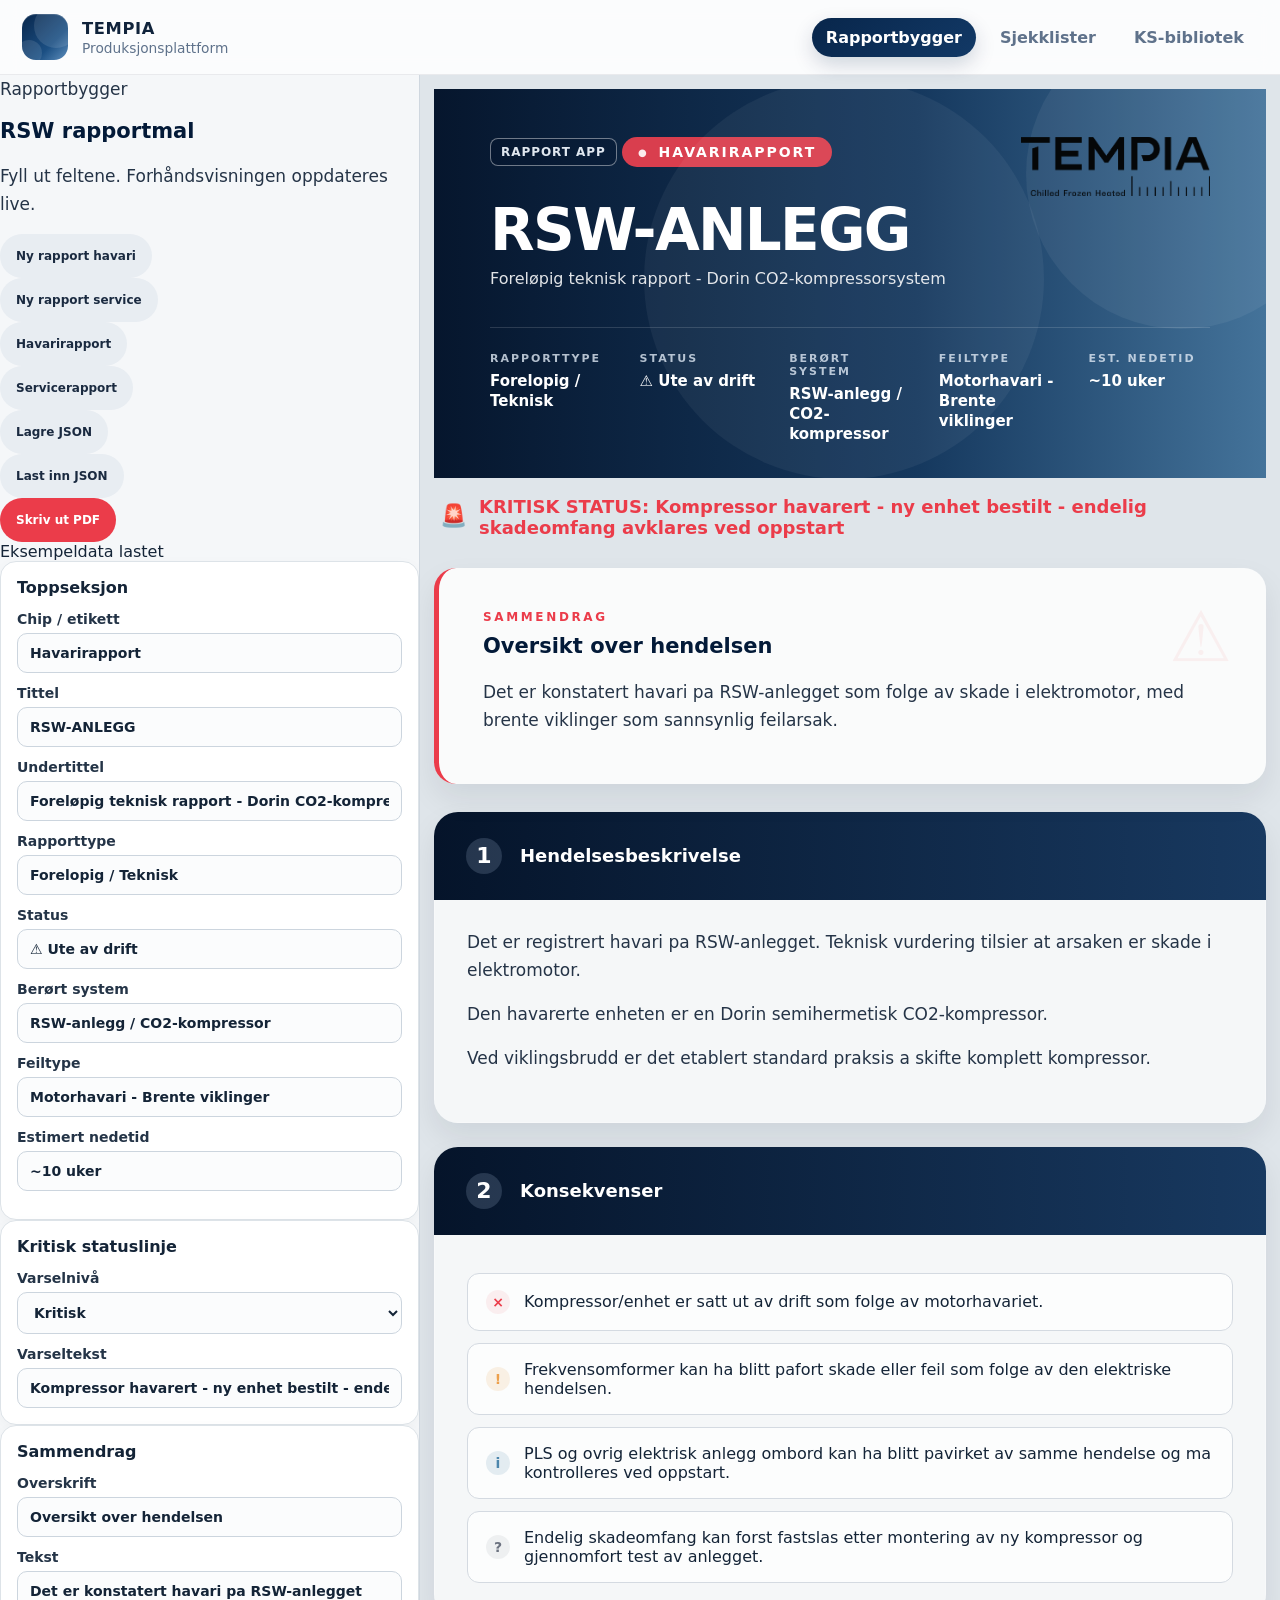
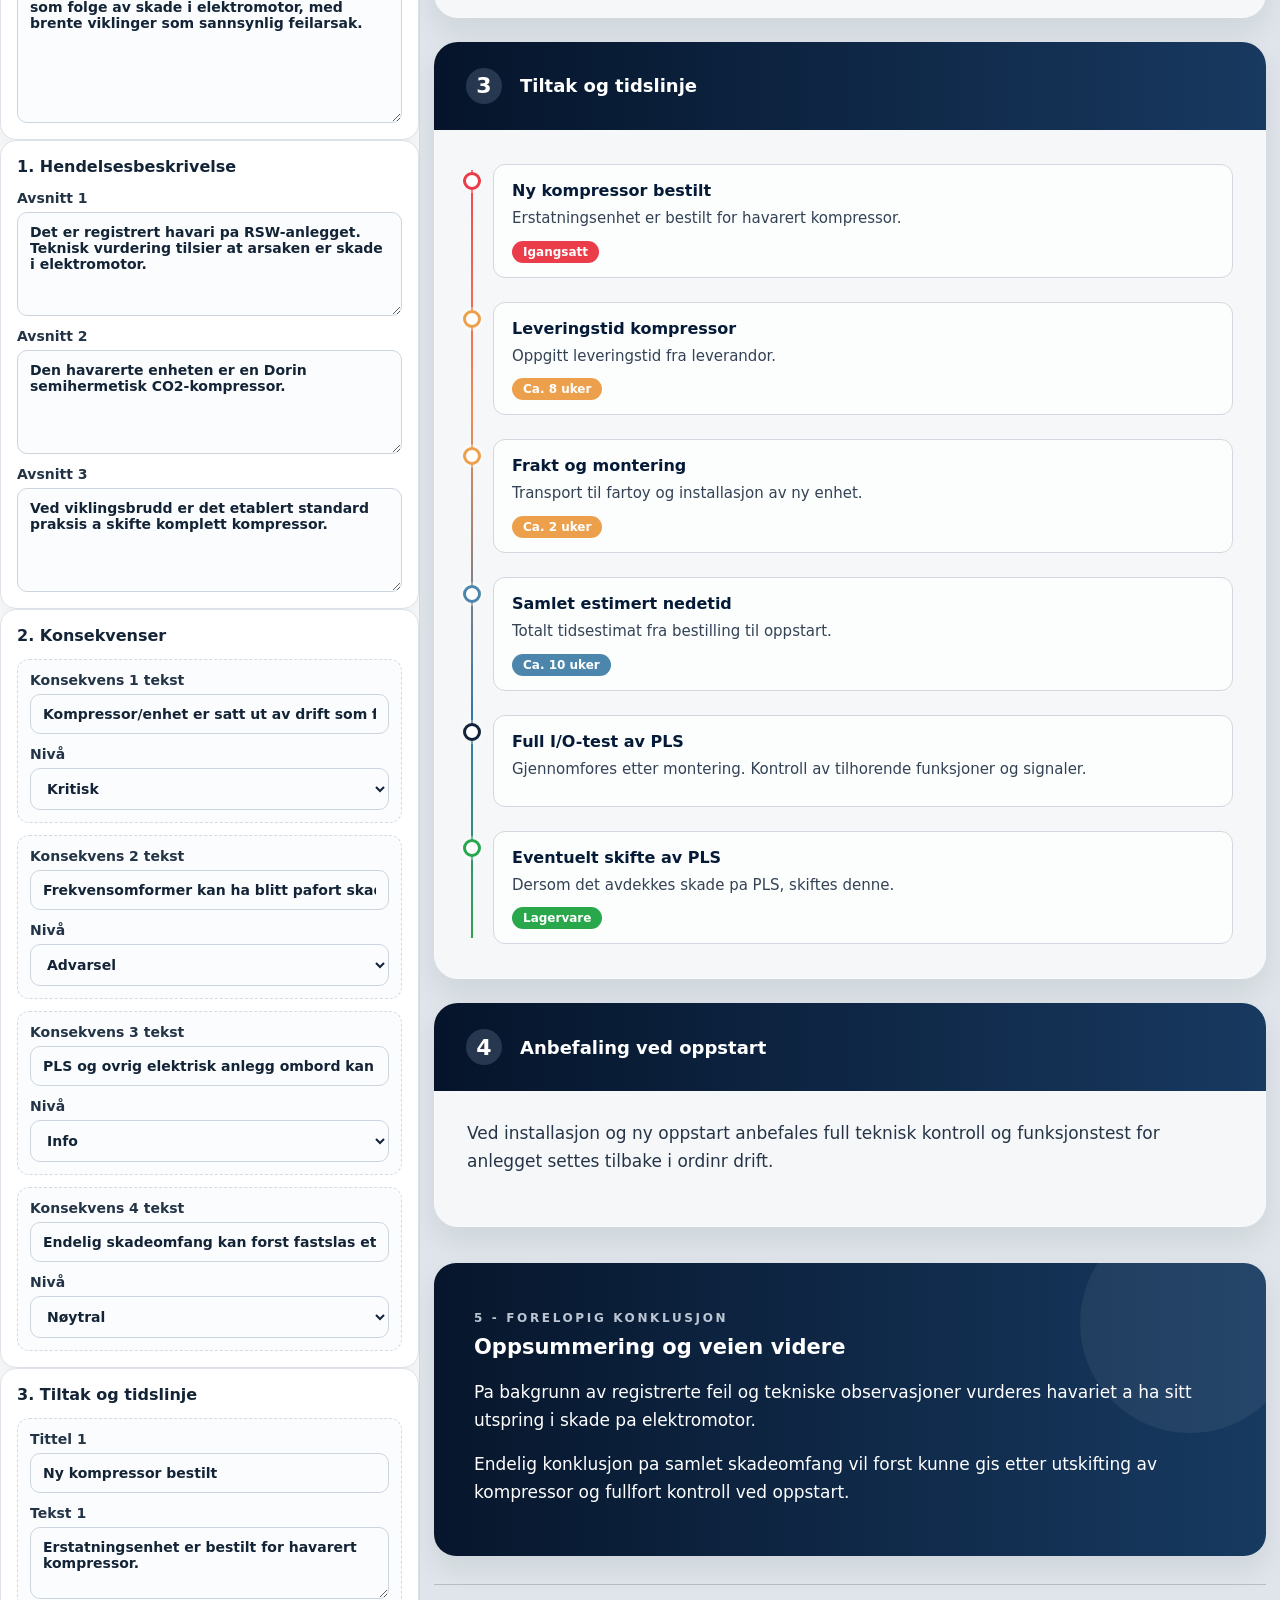
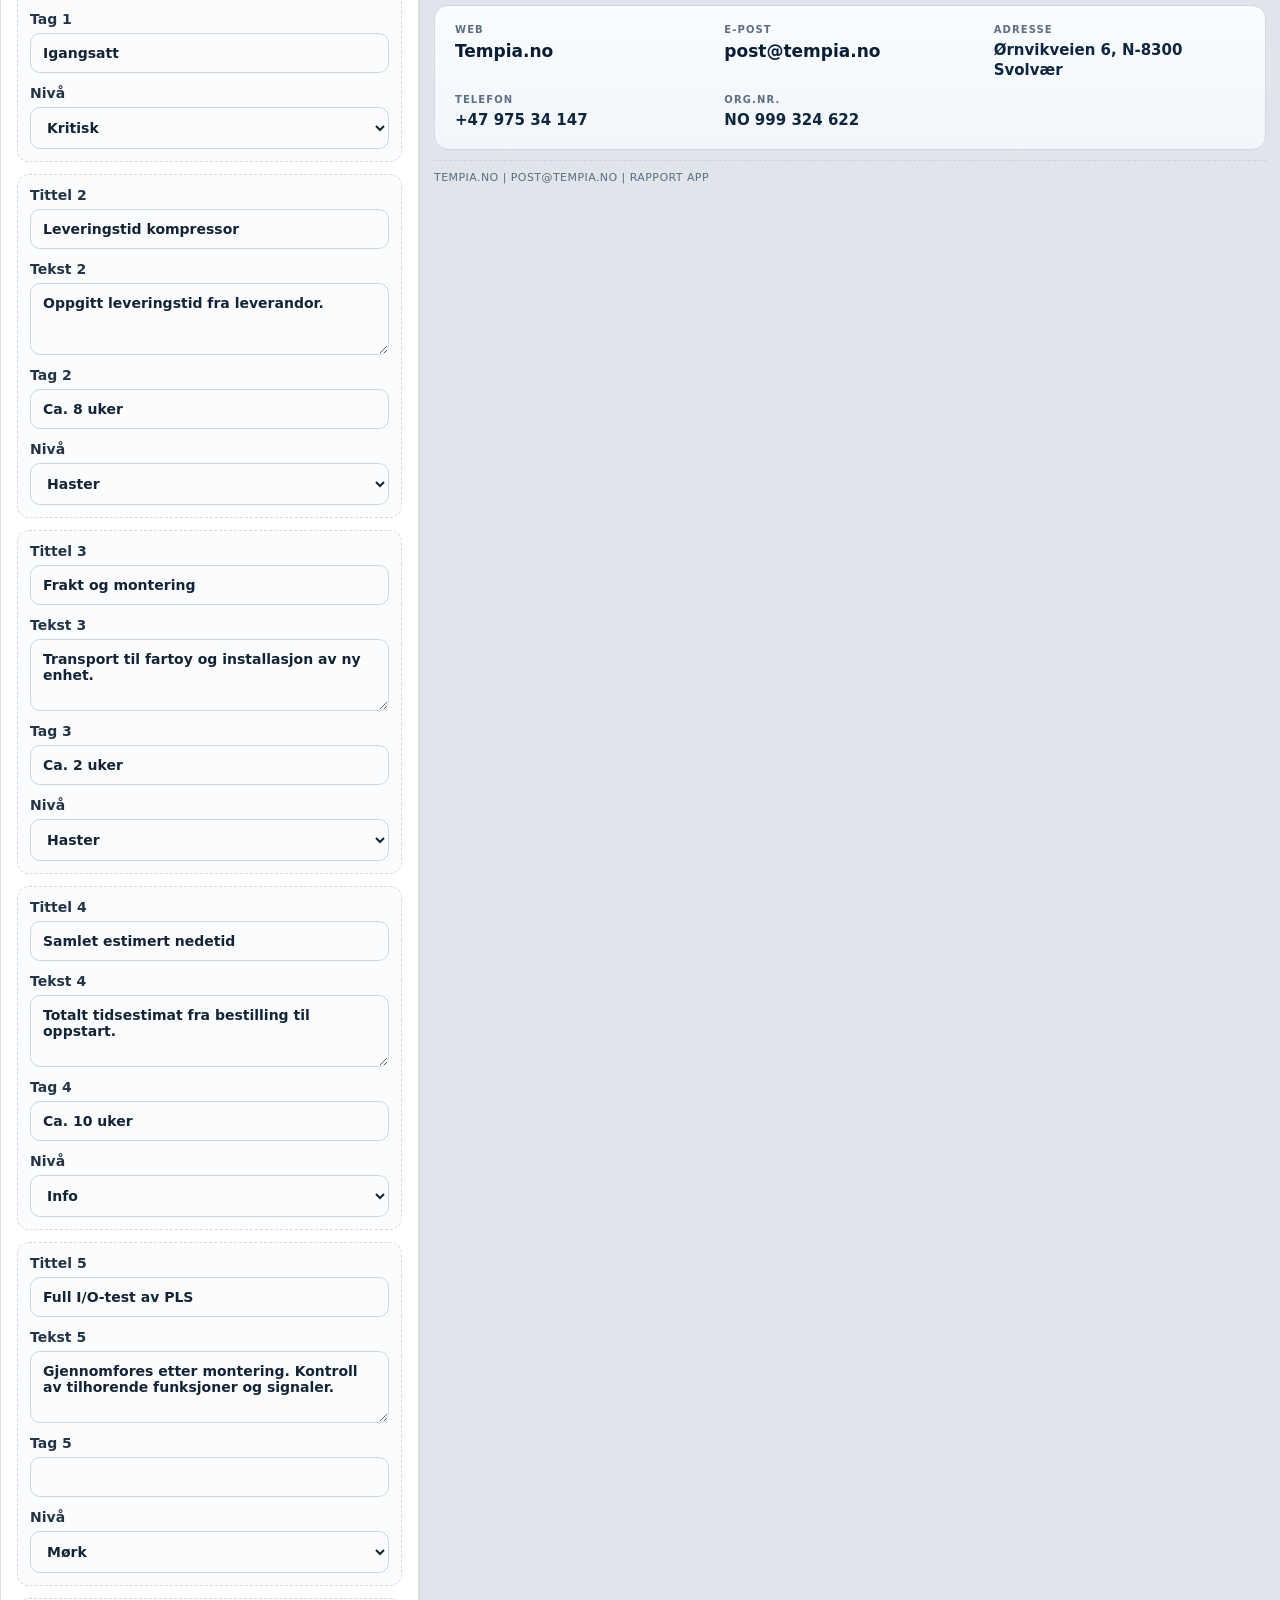
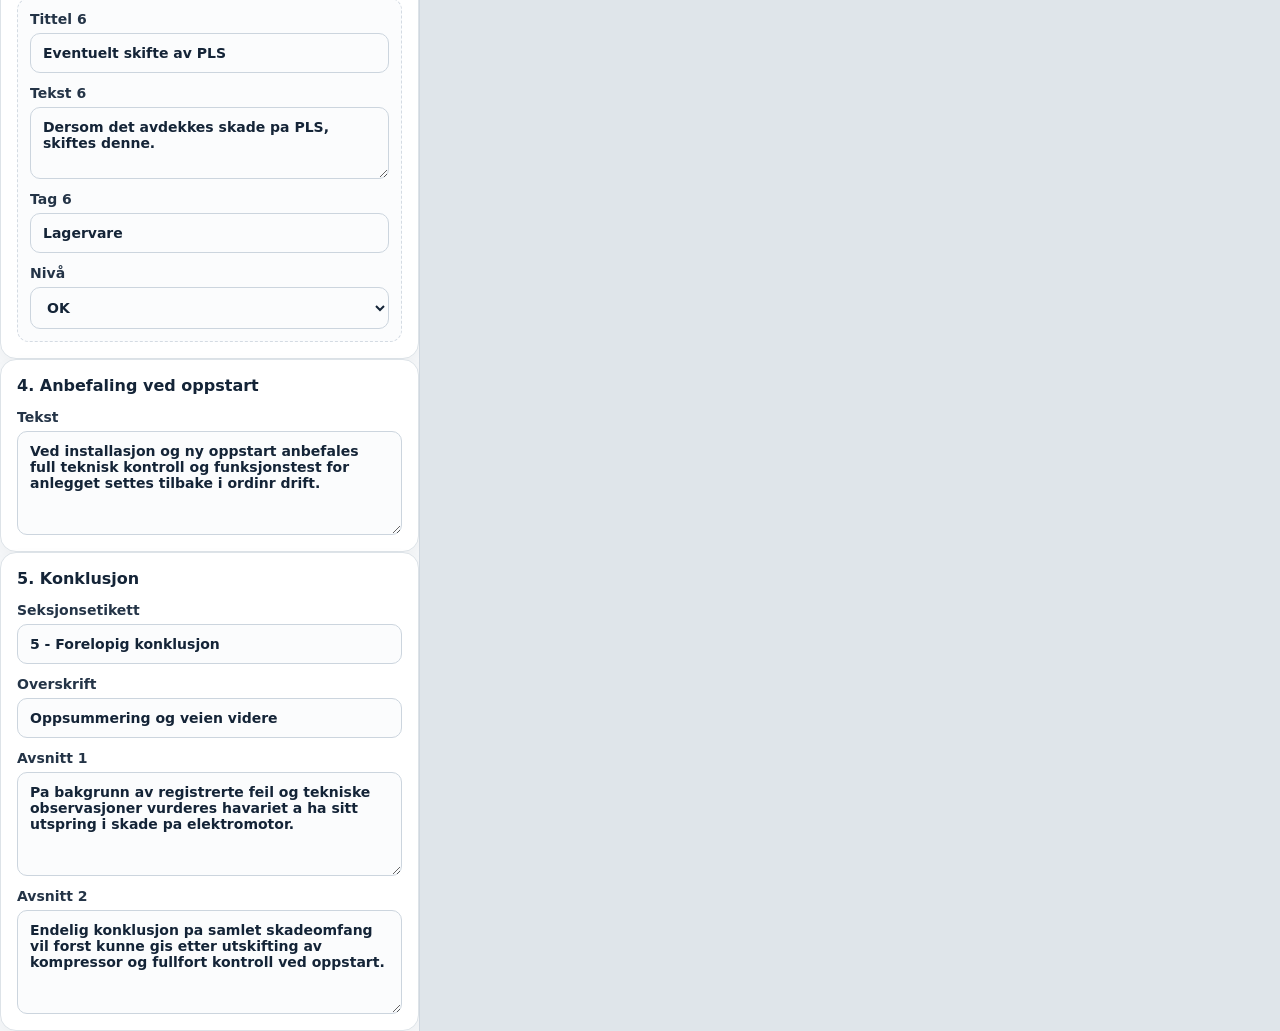
==== commit f6d74d66: "Legg til topbar-navigasjon i index.html – kobler alle tre sider til felles plattform" ====
--- a/index.html
+++ b/index.html
@@ -20,6 +20,23 @@
   <link rel="stylesheet" href="css/style.css" />
 </head>
 <body>
+  <header class="topbar no-print">
+    <div class="topbar-inner">
+      <a class="brand" href="./index.html" aria-label="Tempia – tilbake til plattformhjem">
+        <div class="brand-mark" aria-hidden="true"></div>
+        <div class="brand-text">
+          <strong>Tempia</strong>
+          <span>Produksjonsplattform</span>
+        </div>
+      </a>
+      <nav class="main-nav" aria-label="Hovedmeny">
+        <a href="./index.html" class="active">Rapportbygger</a>
+        <a href="./sjekklister.html">Sjekklister</a>
+        <a href="./ks-bibliotek.html">KS-bibliotek</a>
+      </nav>
+    </div>
+  </header>
+
   <div class="app-shell">
     <aside class="editor-panel no-print">
       <div class="editor-header">
--- a/css/style.css
+++ b/css/style.css
@@ -36,10 +36,127 @@
   font: inherit;
 }
 
+/* ===== SHARED TOPBAR ===== */
+.topbar {
+  position: sticky;
+  top: 0;
+  z-index: 50;
+  backdrop-filter: blur(10px);
+  background: rgba(255, 255, 255, 0.88);
+  border-bottom: 1px solid rgba(16, 35, 59, 0.08);
+}
+
+.topbar-inner {
+  max-width: 1480px;
+  margin: 0 auto;
+  padding: 14px 22px;
+  display: flex;
+  align-items: center;
+  gap: 20px;
+  justify-content: space-between;
+}
+
+a.brand {
+  display: flex;
+  align-items: center;
+  gap: 14px;
+  min-width: 0;
+  text-decoration: none;
+  color: inherit;
+}
+
+.brand-mark {
+  width: 46px;
+  height: 46px;
+  border-radius: 14px;
+  background: linear-gradient(135deg, #08264b 0%, #1b4f83 65%, #5f8fbd 100%);
+  box-shadow: inset 0 1px 0 rgba(255,255,255,0.15);
+  position: relative;
+  overflow: hidden;
+  flex: 0 0 auto;
+}
+
+.brand-mark::before,
+.brand-mark::after {
+  content: "";
+  position: absolute;
+  border-radius: 999px;
+  background: rgba(255,255,255,0.11);
+}
+
+.brand-mark::before {
+  width: 44px; height: 44px;
+  top: -10px; right: -10px;
+}
+
+.brand-mark::after {
+  width: 26px; height: 26px;
+  bottom: -6px; left: -6px;
+}
+
+.brand-text strong {
+  display: block;
+  font-size: 1.02rem;
+  letter-spacing: 0.04em;
+  text-transform: uppercase;
+  color: #10233b;
+}
+
+.brand-text span {
+  display: block;
+  color: #5f728b;
+  font-size: 0.86rem;
+  margin-top: 2px;
+}
+
+.main-nav {
+  display: flex;
+  align-items: center;
+  gap: 10px;
+  flex-wrap: wrap;
+  justify-content: flex-end;
+}
+
+.main-nav a {
+  padding: 10px 14px;
+  border-radius: 999px;
+  color: #5f728b;
+  font-weight: 600;
+  text-decoration: none;
+  transition: 0.2s ease;
+  font-family: inherit;
+  font-size: 1rem;
+}
+
+.main-nav a:hover {
+  background: #eef3f8;
+  color: #10233b;
+}
+
+.main-nav a.active {
+  background: linear-gradient(135deg, #08264b 0%, #123966 100%);
+  color: white;
+  box-shadow: 0 8px 20px rgba(8, 38, 75, 0.18);
+}
+
+@media (max-width: 760px) {
+  .topbar-inner {
+    flex-direction: column;
+    align-items: flex-start;
+    padding: 12px 16px;
+  }
+
+  .main-nav {
+    width: 100%;
+    justify-content: flex-start;
+  }
+}
+/* ===== END TOPBAR ===== */
+
 .app-shell {
   display: grid;
   grid-template-columns: 420px 1fr;
-  min-height: 100vh;
+  min-height: calc(100vh - 75px);
 }
 
 .editor-panel {
